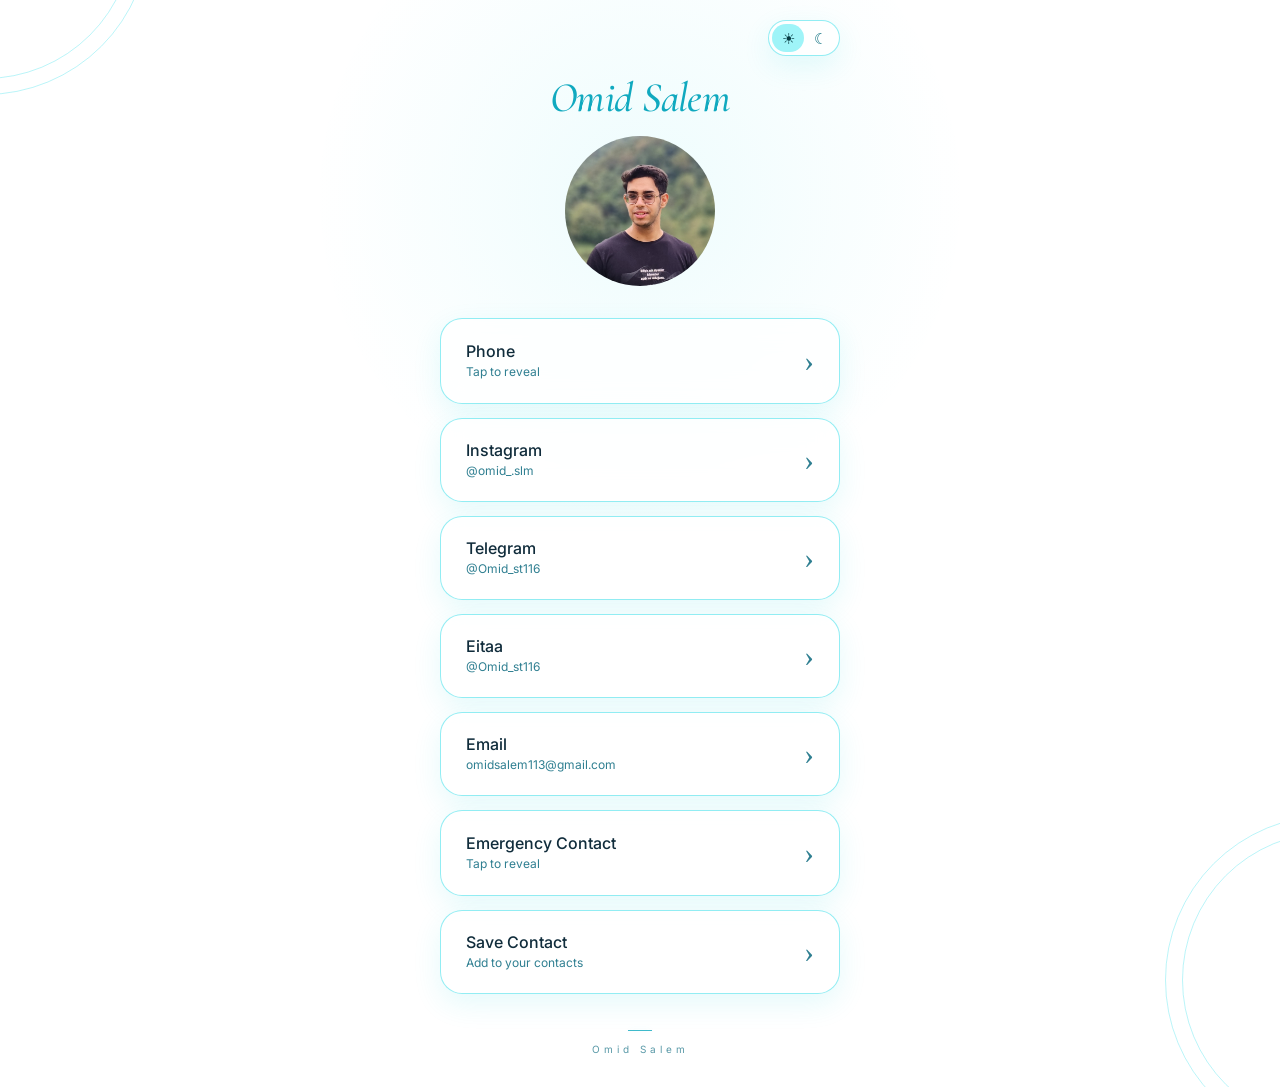
==== index.html @ 1a0b281b "Add files via upload" ====
<!DOCTYPE html>
<html lang="en" data-theme="light">
<head>
  <meta charset="UTF-8">
  <meta name="viewport" content="width=device-width, initial-scale=1.0, viewport-fit=cover">
  <meta name="theme-color" content="#ffffff">
  <title>Omid Salem</title>
  <link rel="preconnect" href="https://fonts.googleapis.com">
  <link rel="preconnect" href="https://fonts.gstatic.com" crossorigin>
  <link href="https://fonts.googleapis.com/css2?family=Cormorant+Garamond:ital,wght@0,500;0,600;1,500;1,600&family=Inter:wght@400;500;600&display=swap" rel="stylesheet">
  <link rel="stylesheet" href="style.css">
</head>

<body>
  <div class="decor decor-top"></div>
  <div class="decor decor-bottom"></div>

  <main class="page">
    <div class="theme-switch" aria-label="Theme">
      <button id="lightMode" class="theme-option" type="button" aria-label="Light mode">☀</button>
      <button id="darkMode" class="theme-option" type="button" aria-label="Dark mode">☾</button>
    </div>

    <header class="profile">
      <h1>Omid Salem</h1>
      <div class="photo-wrap">
        <img src="profile.jpg" alt="Omid Salem" class="profile-photo">
      </div>
    </header>

    <section class="cards" aria-label="Contact information">

      <article class="contact-card expandable" id="phoneCard">
        <button class="card-button" type="button" aria-expanded="false">
          <span class="card-copy">
            <strong>Phone</strong>
            <small>Tap to reveal</small>
          </span>
          <span class="arrow">›</span>
        </button>
        <div class="reveal">
          <div class="revealed-number">09046870221</div>
          <div class="actions">
            <a href="tel:+989046870221">Call</a>
            <button id="copyPhone" type="button">Copy</button>
          </div>
        </div>
      </article>

      <a class="contact-card direct" href="https://instagram.com/omid_.slm" target="_blank" rel="noopener">
        <span class="card-copy">
          <strong>Instagram</strong>
          <small>@omid_.slm</small>
        </span>
        <span class="arrow">›</span>
      </a>

      <a class="contact-card direct" href="https://t.me/Omid_st116" target="_blank" rel="noopener">
        <span class="card-copy">
          <strong>Telegram</strong>
          <small>@Omid_st116</small>
        </span>
        <span class="arrow">›</span>
      </a>

      <a class="contact-card direct" href="https://eitaa.com/Omid_st116" target="_blank" rel="noopener">
        <span class="card-copy">
          <strong>Eitaa</strong>
          <small>@Omid_st116</small>
        </span>
        <span class="arrow">›</span>
      </a>

      <a class="contact-card direct" href="mailto:omidsalem113@gmail.com">
        <span class="card-copy">
          <strong>Email</strong>
          <small>omidsalem113@gmail.com</small>
        </span>
        <span class="arrow">›</span>
      </a>

      <article class="contact-card expandable" id="emergencyCard">
        <button class="card-button" type="button" aria-expanded="false">
          <span class="card-copy">
            <strong>Emergency Contact</strong>
            <small>Tap to reveal</small>
          </span>
          <span class="arrow">›</span>
        </button>
        <div class="reveal">
          <div class="revealed-name">Alireza Salem</div>
          <div class="revealed-number">09132768702</div>
          <div class="actions">
            <a href="tel:+989132768702">Call</a>
          </div>
        </div>
      </article>

      <button class="contact-card save-card" id="saveContact" type="button">
        <span class="card-copy">
          <strong>Save Contact</strong>
          <small>Add to your contacts</small>
        </span>
        <span class="arrow">›</span>
      </button>
    </section>

    <footer>
      <span class="footer-line"></span>
      <span>Omid Salem</span>
    </footer>
  </main>

  <script src="script.js"></script>
</body>
</html>
---- style.css ----
* {
  box-sizing: border-box;
}

:root {
  --bg: #ffffff;
  --text: #102c3b;
  --name: #10a9bf;
  --sub: #2f7f91;
  --card-bg: rgba(255, 255, 255, 0.72);
  --card-border: rgba(29, 218, 230, 0.48);
  --card-glow: rgba(20, 224, 235, 0.20);
  --switch-bg: rgba(255, 255, 255, 0.72);
  --switch-active: #9ff4f8;
  --switch-text: #0e7180;
  --shadow: 0 10px 28px rgba(41, 211, 224, 0.12);
}

html[data-theme="dark"] {
  --bg: #02090b;
  --text: #f0fbfd;
  --name: #08e2ee;
  --sub: #9bdce3;
  --card-bg: rgba(7, 30, 34, 0.74);
  --card-border: rgba(12, 220, 235, 0.72);
  --card-glow: rgba(0, 221, 238, 0.18);
  --switch-bg: rgba(8, 28, 32, 0.78);
  --switch-active: #08dce8;
  --switch-text: #dffcff;
  --shadow: 0 10px 30px rgba(0, 226, 239, 0.10);
}

html {
  background: var(--bg);
  transition: background-color .35s ease;
}

body {
  min-height: 100vh;
  margin: 0;
  overflow-x: hidden;
  background:
    radial-gradient(circle at 50% 18%, rgba(13, 216, 229, .07), transparent 30%),
    var(--bg);
  color: var(--text);
  font-family: "Inter", system-ui, -apple-system, BlinkMacSystemFont, "Segoe UI", sans-serif;
  transition: background-color .35s ease, color .35s ease;
}

.page {
  position: relative;
  z-index: 2;
  width: min(100% - 48px, 400px);
  min-height: 100vh;
  margin: 0 auto;
  padding: 20px 0 32px;
}

.theme-switch {
  display: flex;
  width: 72px;
  height: 36px;
  padding: 3px;
  margin-left: auto;
  border: 1px solid var(--card-border);
  border-radius: 999px;
  background: var(--switch-bg);
  box-shadow: var(--shadow);
  backdrop-filter: blur(10px);
}

.theme-option {
  width: 50%;
  height: 100%;
  border: 0;
  border-radius: 999px;
  background: transparent;
  color: var(--switch-text);
  font-size: 15px;
  line-height: 1;
  cursor: pointer;
  transition: background-color .25s ease, transform .2s ease;
}

.theme-option.active {
  background: var(--switch-active);
  color: #063b43;
}

.theme-option:active {
  transform: scale(.9);
}

.profile {
  text-align: center;
  margin: 22px 0 32px;
  animation: appear .65s ease both;
}

.profile h1 {
  margin: 0 0 18px;
  color: var(--name);
  font-family: "Cormorant Garamond", Georgia, serif;
  font-size: 42px;
  font-weight: 500;
  font-style: italic;
  line-height: .95;
  letter-spacing: -.7px;
}

.photo-wrap {
  width: 150px;
  height: 150px;
  margin: 0 auto;
  padding: 0;
  border-radius: 50%;
  position: relative;
}

html[data-theme="dark"] .photo-wrap::before {
  content: "";
  position: absolute;
  inset: -3px;
  border-radius: 50%;
  border: 1px solid rgba(10, 228, 239, .8);
  box-shadow: 0 0 22px rgba(0, 227, 239, .25);
}

.profile-photo {
  display: block;
  width: 100%;
  height: 100%;
  object-fit: cover;
  border-radius: 50%;
}

.cards {
  display: flex;
  flex-direction: column;
  gap: 14px;
}

.contact-card {
  position: relative;
  display: flex;
  width: 100%;
  min-height: 84px;
  overflow: hidden;
  border: 1px solid var(--card-border);
  border-radius: 22px;
  background: var(--card-bg);
  color: var(--text);
  box-shadow: var(--shadow);
  backdrop-filter: blur(14px);
  -webkit-backdrop-filter: blur(14px);
  text-decoration: none;
  transition:
    transform .18s ease,
    box-shadow .25s ease,
    background-color .35s ease,
    border-color .35s ease;
}

.expandable {
  display: block;
}

.contact-card:hover {
  transform: translateY(-1px);
  box-shadow: 0 13px 34px var(--card-glow);
}

.contact-card:active {
  transform: scale(.985);
}

.card-button,
.direct,
.save-card {
  width: 100%;
  min-height: 84px;
  padding: 17px 20px 16px 25px;
  align-items: center;
}

.card-button {
  display: flex;
  width: 100%;
  justify-content: space-between;
  border: 0;
  background: transparent;
  color: inherit;
  font: inherit;
  text-align: left;
  cursor: pointer;
}

.direct,
.save-card {
  display: flex;
  justify-content: space-between;
}

.card-copy {
  min-width: 0;
  display: flex;
  flex-direction: column;
  gap: 5px;
}

.card-copy strong {
  font-size: 16px;
  font-weight: 500;
  line-height: 1.1;
}

.card-copy small {
  color: var(--sub);
  font-size: 12px;
  font-weight: 400;
  line-height: 1.2;
  white-space: nowrap;
  overflow: hidden;
  text-overflow: ellipsis;
}

.arrow {
  position: absolute;
  right: 25px;
  top: 50%;
  color: var(--sub);
  font-family: Georgia, serif;
  font-size: 30px;
  font-weight: 300;
  line-height: 1;
  transform: translateY(-50%);
  transition: transform .25s ease, color .25s ease;
}

.contact-card:hover .arrow {
  color: var(--name);
  transform: translate(2px, -50%);
}

.expandable.open .arrow {
  transform: translateY(-50%) rotate(90deg);
}

.expandable.open:hover .arrow {
  transform: translate(2px, -50%) rotate(90deg);
}

.reveal {
  display: grid;
  grid-template-rows: 0fr;
  min-height: 0;
  height: 0;
  opacity: 0;
  overflow: hidden;
  transition: grid-template-rows .3s ease, opacity .2s ease, height .3s ease;
}

.reveal > div {
  overflow: hidden;
}

.expandable.open {
  display: block;
}

.expandable.open .reveal {
  grid-template-rows: 1fr;
  height: auto;
  opacity: 1;
  padding: 0 25px 17px;
}

.revealed-number,
.revealed-name {
  font-size: 13px;
  color: var(--sub);
}

.revealed-name {
  margin-bottom: 5px;
}

.actions {
  display: flex;
  gap: 8px;
  margin-top: 10px;
}

.actions a,
.actions button {
  border: 1px solid var(--card-border);
  border-radius: 10px;
  padding: 7px 12px;
  background: rgba(15, 200, 215, .08);
  color: var(--text);
  font: inherit;
  font-size: 11px;
  text-decoration: none;
  cursor: pointer;
}

.save-card {
  border: 1px solid var(--card-border);
  cursor: pointer;
  font: inherit;
  text-align: left;
}

footer {
  display: flex;
  flex-direction: column;
  align-items: center;
  gap: 12px;
  margin-top: 36px;
  color: var(--sub);
  font-size: 10px;
  letter-spacing: 4px;
  opacity: .8;
}

.footer-line {
  width: 24px;
  height: 1px;
  background: var(--name);
  box-shadow: 0 0 8px var(--card-glow);
}

.decor {
  position: fixed;
  z-index: 0;
  width: 330px;
  height: 330px;
  pointer-events: none;
  border-radius: 50%;
  opacity: .75;
}

.decor::before,
.decor::after {
  content: "";
  position: absolute;
  border-radius: 50%;
  border: 1px solid rgba(17, 218, 231, .38);
}

.decor-top {
  top: -235px;
  left: -180px;
}

.decor-top::before {
  inset: 0;
}

.decor-top::after {
  inset: 16px;
}

.decor-bottom {
  right: -215px;
  bottom: -245px;
}

.decor-bottom::before {
  inset: 0;
}

.decor-bottom::after {
  inset: 17px;
}

html[data-theme="dark"] .decor {
  opacity: .95;
}

@keyframes appear {
  from {
    opacity: 0;
    transform: translateY(10px);
  }
  to {
    opacity: 1;
    transform: translateY(0);
  }
}

@media (max-width: 390px) {
  .page {
    width: min(100% - 32px, 400px);
    padding-top: 15px;
  }

  .profile {
    margin-top: 20px;
    margin-bottom: 27px;
  }

  .profile h1 {
    font-size: 38px;
  }

  .photo-wrap {
    width: 136px;
    height: 136px;
  }

  .cards {
    gap: 11px;
  }

  .contact-card,
  .card-button,
  .direct,
  .save-card {
    min-height: 78px;
  }
}

@media (prefers-reduced-motion: reduce) {
  *, *::before, *::after {
    animation-duration: .01ms !important;
    transition-duration: .01ms !important;
  }
}
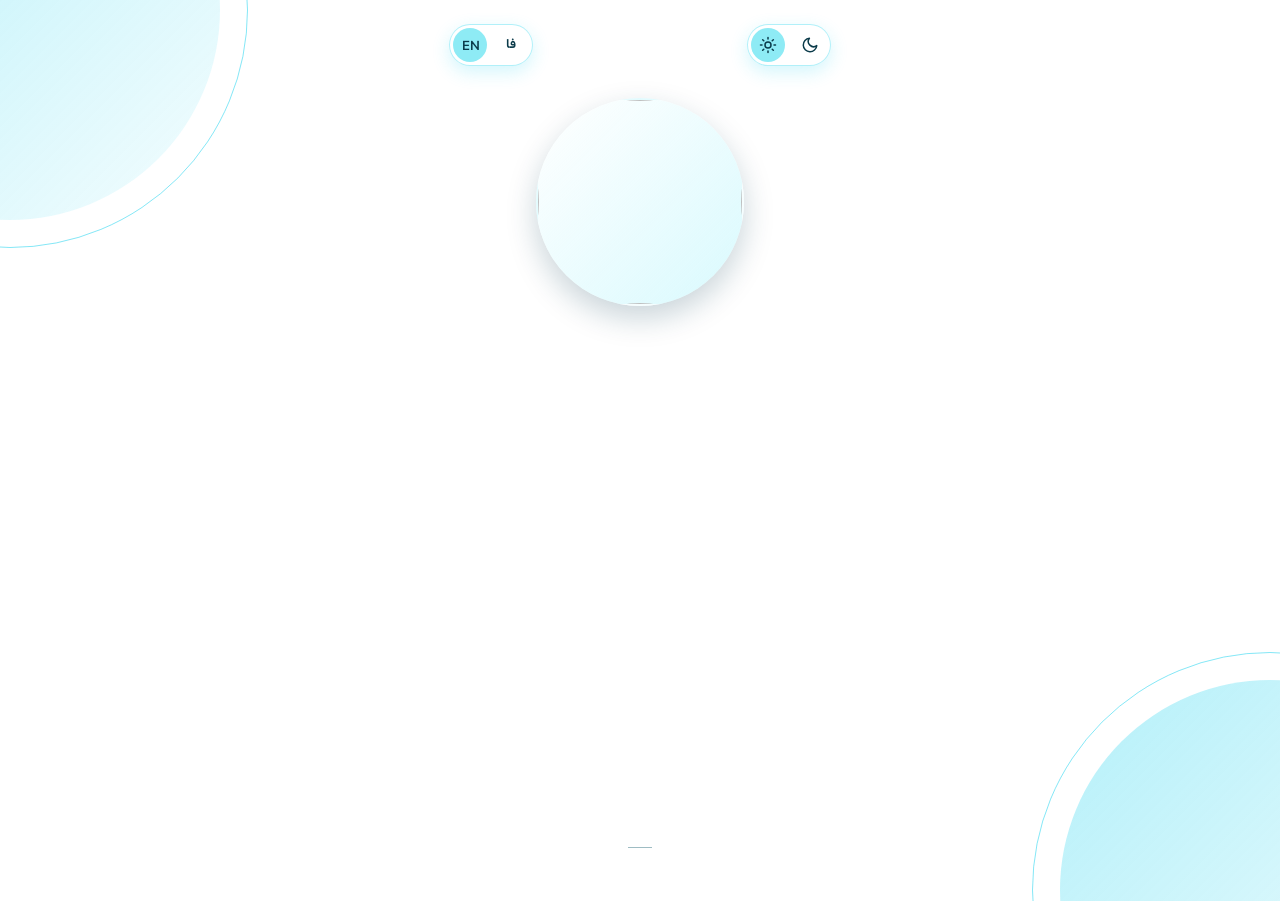
==== commit 797855e2: "Create index.html" ====
--- a/index.html
+++ b/index.html
@@ -1,116 +1,629 @@
 <!DOCTYPE html>
-<html lang="en" data-theme="light">
+<html lang="en" dir="ltr" data-theme="dark">
 <head>
-  <meta charset="UTF-8">
-  <meta name="viewport" content="width=device-width, initial-scale=1.0, viewport-fit=cover">
-  <meta name="theme-color" content="#ffffff">
+  <meta charset="utf-8">
+  <meta name="viewport" content="width=device-width, initial-scale=1, viewport-fit=cover">
   <title>Omid Salem</title>
+  <meta name="description" content="Omid Salem, contact card">
+  <meta name="theme-color" content="#030D10">
+  <meta property="og:title" content="Omid Salem">
+  <meta property="og:description" content="Contact card">
+  <meta property="og:type" content="website">
+
+  <!-- تم و زبان ذخیره‌شده‌ی بازدیدکننده را قبل از رندر اعمال می‌کنیم تا صفحه چشمک نزند -->
+  <script>
+    (function () {
+      var root = document.documentElement;
+      var theme = null, lang = null;
+      try { theme = localStorage.getItem("theme"); lang = localStorage.getItem("lang"); } catch (e) {}
+      if (theme !== "light" && theme !== "dark") {
+        theme = window.matchMedia && matchMedia("(prefers-color-scheme: light)").matches ? "light" : "dark";
+      }
+      if (lang !== "fa" && lang !== "en") {
+        lang = /^fa/i.test(navigator.language || "") ? "fa" : "en";
+      }
+      root.setAttribute("data-theme", theme);
+      root.setAttribute("lang", lang);
+      root.setAttribute("dir", lang === "fa" ? "rtl" : "ltr");
+    })();
+  </script>
+
   <link rel="preconnect" href="https://fonts.googleapis.com">
   <link rel="preconnect" href="https://fonts.gstatic.com" crossorigin>
-  <link href="https://fonts.googleapis.com/css2?family=Cormorant+Garamond:ital,wght@0,500;0,600;1,500;1,600&family=Inter:wght@400;500;600&display=swap" rel="stylesheet">
-  <link rel="stylesheet" href="style.css">
+  <link href="https://fonts.googleapis.com/css2?family=Aref+Ruqaa:wght@700&family=Cormorant+Garamond:ital,wght@1,600&family=Mulish:wght@400;500;600;700&family=Vazirmatn:wght@400;500;600;700&display=swap" rel="stylesheet">
+
+  <style>
+    :root {
+      --font-name: "Cormorant Garamond", Georgia, serif;
+      --font-name-fa: "Aref Ruqaa", "Vazirmatn", Tahoma, serif;
+      --font-en: "Mulish", "Vazirmatn", system-ui, -apple-system, "Segoe UI", Roboto, sans-serif;
+      --font-fa: "Vazirmatn", "Mulish", Tahoma, system-ui, sans-serif;
+    }
+
+    :root[data-theme="light"] {
+      color-scheme: light;
+      --bg: #FFFFFF;
+      --ink: #0B3B4A;
+      --sub: #1A7C92;
+      --name: #0A8CA8;
+      --name-glow: none;
+      --accent: #22D3EE;
+      --on-accent: #04252C;
+      --card-bg: linear-gradient(135deg, rgba(255,255,255,0.96) 0%, rgba(165,243,252,0.42) 100%);
+      --card-border: rgba(34, 211, 238, 0.55);
+      --card-shadow: 0 10px 28px rgba(34, 211, 238, 0.22), inset 0 1px 0 rgba(255,255,255,0.9);
+      --card-shadow-hover: 0 14px 34px rgba(34, 211, 238, 0.34), inset 0 1px 0 rgba(255,255,255,0.9);
+      --arc-fill: linear-gradient(135deg, rgba(34,211,238,0.34), rgba(34,211,238,0.05));
+      --arc-line: rgba(34, 211, 238, 0.55);
+      --arc-glow: none;
+      --avatar-ring: transparent;
+      --avatar-shadow: 0 12px 30px rgba(10, 60, 80, 0.22);
+      --toggle-bg: rgba(255,255,255,0.9);
+      --toggle-border: rgba(34, 211, 238, 0.35);
+      --toggle-shadow: 0 6px 18px rgba(34, 211, 238, 0.2);
+      --knob: #8EEBF5;
+      --icon: #0B3B4A;
+      --icon-active: #0B3B4A;
+      --footer: #5E8F9C;
+    }
+
+    :root[data-theme="dark"] {
+      color-scheme: dark;
+      --bg: #030D10;
+      --ink: #EAFBFF;
+      --sub: #4FD3E4;
+      --name: #22E3F5;
+      --name-glow: 0 0 22px rgba(34, 227, 245, 0.45);
+      --accent: #22E3F5;
+      --on-accent: #04252C;
+      --card-bg: linear-gradient(135deg, #07303A 0%, #052029 100%);
+      --card-border: #15BFD6;
+      --card-shadow: 0 0 22px rgba(21, 191, 214, 0.28);
+      --card-shadow-hover: 0 0 30px rgba(34, 227, 245, 0.5);
+      --arc-fill: transparent;
+      --arc-line: rgba(34, 227, 245, 0.55);
+      --arc-glow: 0 0 14px rgba(34, 227, 245, 0.35);
+      --avatar-ring: #22E3F5;
+      --avatar-shadow: 0 0 26px rgba(34, 227, 245, 0.4);
+      --toggle-bg: #07242B;
+      --toggle-border: rgba(34, 227, 245, 0.3);
+      --toggle-shadow: none;
+      --knob: #22E3F5;
+      --icon: #EAFBFF;
+      --icon-active: #04252C;
+      --footer: #22E3F5;
+    }
+
+    * { box-sizing: border-box; }
+
+    body {
+      margin: 0;
+      min-height: 100vh;
+      min-height: 100dvh;
+      background: var(--bg);
+      color: var(--ink);
+      font-family: var(--font-en);
+      font-size: 16px;
+      line-height: 1.5;
+      -webkit-text-size-adjust: 100%;
+      overflow-x: hidden;
+    }
+    html[lang="fa"] body { font-family: var(--font-fa); line-height: 1.7; }
+
+    ::selection { background: var(--accent); color: var(--on-accent); }
+
+    .sr-only {
+      position: absolute;
+      width: 1px;
+      height: 1px;
+      overflow: hidden;
+      clip: rect(0 0 0 0);
+      white-space: nowrap;
+    }
+
+    /* قوس‌های گوشه */
+    .arc {
+      position: fixed;
+      width: 420px;
+      height: 420px;
+      pointer-events: none;
+      z-index: 0;
+    }
+    .arc::before,
+    .arc::after { content: ""; position: absolute; border-radius: 50%; }
+    .arc::before { inset: 0; background: var(--arc-fill); }
+    .arc::after  { inset: -28px; border: 1px solid var(--arc-line); box-shadow: var(--arc-glow); }
+    .arc.tl { top: -200px; left: -200px; }
+    .arc.br { bottom: -200px; right: -200px; }
+
+    .page {
+      position: relative;
+      z-index: 1;
+      width: min(100%, 430px);
+      margin: 0 auto;
+      padding: 24px 24px 40px;
+      min-height: 100vh;
+      min-height: 100dvh;
+      display: flex;
+      flex-direction: column;
+    }
+
+    /* سوییچ‌ها: زبان بالا چپ، تم بالا راست (در هر دو زبان، چپ و راست فیزیکی) */
+    .toggle {
+      position: absolute;
+      top: 24px;
+      width: 84px;
+      height: 42px;
+      padding: 0;
+      border-radius: 999px;
+      border: 1px solid var(--toggle-border);
+      background: var(--toggle-bg);
+      box-shadow: var(--toggle-shadow);
+      cursor: pointer;
+      color: var(--icon);
+    }
+    .toggle.lang  { left: 24px; }
+    .toggle.theme { right: 24px; }
+
+    .toggle .knob {
+      position: absolute;
+      top: 3px;
+      left: 3px;
+      width: 34px;
+      height: 34px;
+      border-radius: 50%;
+      background: var(--knob);
+      transition: transform 0.25s ease;
+    }
+    :root[data-theme="dark"] .toggle.theme .knob { transform: translateX(42px); }
+    :root[lang="fa"] .toggle.lang .knob { transform: translateX(42px); }
+
+    .toggle svg {
+      position: absolute;
+      top: 11px;
+      width: 18px;
+      height: 18px;
+      fill: none;
+      stroke: var(--icon);
+      stroke-width: 2;
+      stroke-linecap: round;
+      stroke-linejoin: round;
+    }
+    .toggle .sun  { left: 11px; }
+    .toggle .moon { right: 11px; }
+    :root[data-theme="light"] .toggle .sun,
+    :root[data-theme="dark"] .toggle .moon { stroke: var(--icon-active); }
+
+    .toggle .lbl {
+      position: absolute;
+      top: 0;
+      width: 42px;
+      height: 100%;
+      display: grid;
+      place-items: center;
+      font-size: 13px;
+      font-weight: 700;
+      line-height: 1;
+      color: var(--icon);
+    }
+    .toggle .lbl.l { left: 0; font-family: var(--font-en); }
+    .toggle .lbl.r { right: 0; font-family: var(--font-fa); }
+    :root[lang="en"] .toggle .lbl.l,
+    :root[lang="fa"] .toggle .lbl.r { color: var(--icon-active); }
+
+    /* هدر */
+    h1 {
+      margin: 74px 0 0;
+      text-align: center;
+      font-family: var(--font-name);
+      font-style: italic;
+      font-weight: 600;
+      font-size: clamp(44px, 13vw, 58px);
+      line-height: 1.2;
+      color: var(--name);
+      text-shadow: var(--name-glow);
+    }
+    html[lang="fa"] h1 {
+      font-family: var(--font-name-fa);
+      font-style: normal;
+      font-weight: 700;
+      line-height: 1.6;
+    }
+
+    .avatar {
+      width: 208px;
+      height: 208px;
+      margin: 30px auto 36px;
+      border-radius: 50%;
+      overflow: hidden;
+      border: 2px solid var(--avatar-ring);
+      box-shadow: var(--avatar-shadow);
+      background: var(--card-bg);
+      display: grid;
+      place-items: center;
+    }
+    .avatar img { width: 100%; height: 100%; object-fit: cover; display: block; }
+    .avatar.noimg img { display: none; }
+    .avatar.noimg::after {
+      content: attr(data-initials);
+      font-family: var(--font-name);
+      font-style: italic;
+      font-weight: 600;
+      font-size: 64px;
+      color: var(--name);
+    }
+
+    /* ردیف‌ها */
+    .list {
+      display: flex;
+      flex-direction: column;
+      gap: 16px;
+      margin: 0;
+      padding: 0;
+      list-style: none;
+    }
+
+    .item {
+      display: flex;
+      align-items: center;
+      justify-content: space-between;
+      gap: 16px;
+      width: 100%;
+      min-height: 84px;
+      padding: 16px 22px;
+      border-radius: 26px;
+      border: 1px solid var(--card-border);
+      background: var(--card-bg);
+      box-shadow: var(--card-shadow);
+      -webkit-backdrop-filter: blur(10px);
+      backdrop-filter: blur(10px);
+      color: var(--ink);
+      font: inherit;
+      text-align: start;
+      text-decoration: none;
+      cursor: pointer;
+      transition: box-shadow 0.2s ease, transform 0.2s ease;
+    }
+    .item:hover { box-shadow: var(--card-shadow-hover); transform: translateY(-2px); }
+    .item:active { transform: translateY(0); }
+
+    .text { min-width: 0; }
+    .title { display: block; font-size: 20px; font-weight: 500; }
+    .sub {
+      display: block;
+      margin-top: 2px;
+      font-size: 16px;
+      color: var(--sub);
+      overflow-wrap: anywhere;
+    }
+    .sub .line { display: block; }
+
+    .chev {
+      flex: none;
+      width: 20px;
+      height: 20px;
+      fill: none;
+      stroke: var(--ink);
+      stroke-width: 2;
+      stroke-linecap: round;
+      stroke-linejoin: round;
+      transition: transform 0.25s ease;
+    }
+    html[dir="rtl"] .chev { transform: scaleX(-1); }
+
+    /* کارت‌های بازشونده (تلفن و تماس اضطراری) */
+    .item.reveal {
+      display: block;
+      padding: 0;
+      cursor: auto;
+    }
+    .reveal .head {
+      display: flex;
+      align-items: center;
+      justify-content: space-between;
+      gap: 16px;
+      width: 100%;
+      min-height: 84px;
+      padding: 16px 22px;
+      border: 0;
+      border-radius: 26px;
+      background: none;
+      color: inherit;
+      font: inherit;
+      text-align: start;
+      cursor: pointer;
+    }
+    .reveal.open .chev,
+    html[dir="rtl"] .reveal.open .chev { transform: rotate(90deg); }
+
+    .panel {
+      display: grid;
+      grid-template-rows: 0fr;
+      transition: grid-template-rows 0.25s ease;
+    }
+    .reveal.open .panel { grid-template-rows: 1fr; }
+    .panel-inner {
+      min-height: 0;
+      overflow: hidden;
+      visibility: hidden;
+      transition: visibility 0s linear 0.25s;
+    }
+    .reveal.open .panel-inner { visibility: visible; transition-delay: 0s; }
+
+    .actions {
+      display: flex;
+      gap: 10px;
+      padding: 2px 22px 20px;
+    }
+    .btn {
+      flex: 1;
+      display: grid;
+      place-items: center;
+      height: 46px;
+      padding: 0 12px;
+      border-radius: 16px;
+      border: 1px solid var(--card-border);
+      background: transparent;
+      color: var(--ink);
+      font: inherit;
+      font-weight: 600;
+      text-decoration: none;
+      cursor: pointer;
+      transition: filter 0.2s ease, border-color 0.2s ease;
+    }
+    .btn:hover { border-color: var(--accent); }
+    .btn.primary {
+      background: var(--accent);
+      border-color: transparent;
+      color: var(--on-accent);
+    }
+    .btn.primary:hover { filter: brightness(1.08); }
+
+    a:focus-visible,
+    button:focus-visible {
+      outline: 2px solid var(--accent);
+      outline-offset: 3px;
+    }
+
+    /* فوتر */
+    footer {
+      margin-top: auto;
+      padding-top: 48px;
+      text-align: center;
+      color: var(--footer);
+    }
+    footer .dash {
+      width: 24px;
+      height: 1px;
+      margin: 0 auto 12px;
+      background: currentColor;
+      opacity: 0.6;
+    }
+    footer .foot-name {
+      font-size: 14px;
+      letter-spacing: 0.3em;
+      text-indent: 0.3em;
+    }
+    /* در حروف فارسی فاصله‌ی بین حروف اتصال را می‌شکند */
+    html[lang="fa"] footer .foot-name { letter-spacing: 0; text-indent: 0; font-size: 15px; }
+
+    @media (prefers-reduced-motion: reduce) {
+      * { transition: none !important; }
+    }
+  </style>
 </head>
-
 <body>
-  <div class="decor decor-top"></div>
-  <div class="decor decor-bottom"></div>
-
-  <main class="page">
-    <div class="theme-switch" aria-label="Theme">
-      <button id="lightMode" class="theme-option" type="button" aria-label="Light mode">☀</button>
-      <button id="darkMode" class="theme-option" type="button" aria-label="Dark mode">☾</button>
-    </div>
-
-    <header class="profile">
-      <h1>Omid Salem</h1>
-      <div class="photo-wrap">
-        <img src="profile.jpg" alt="Omid Salem" class="profile-photo">
-      </div>
-    </header>
-
-    <section class="cards" aria-label="Contact information">
-
-      <article class="contact-card expandable" id="phoneCard">
-        <button class="card-button" type="button" aria-expanded="false">
-          <span class="card-copy">
-            <strong>Phone</strong>
-            <small>Tap to reveal</small>
-          </span>
-          <span class="arrow">›</span>
-        </button>
-        <div class="reveal">
-          <div class="revealed-number">09046870221</div>
-          <div class="actions">
-            <a href="tel:+989046870221">Call</a>
-            <button id="copyPhone" type="button">Copy</button>
-          </div>
-        </div>
-      </article>
-
-      <a class="contact-card direct" href="https://instagram.com/omid_.slm" target="_blank" rel="noopener">
-        <span class="card-copy">
-          <strong>Instagram</strong>
-          <small>@omid_.slm</small>
-        </span>
-        <span class="arrow">›</span>
-      </a>
-
-      <a class="contact-card direct" href="https://t.me/Omid_st116" target="_blank" rel="noopener">
-        <span class="card-copy">
-          <strong>Telegram</strong>
-          <small>@Omid_st116</small>
-        </span>
-        <span class="arrow">›</span>
-      </a>
-
-      <a class="contact-card direct" href="https://eitaa.com/Omid_st116" target="_blank" rel="noopener">
-        <span class="card-copy">
-          <strong>Eitaa</strong>
-          <small>@Omid_st116</small>
-        </span>
-        <span class="arrow">›</span>
-      </a>
-
-      <a class="contact-card direct" href="mailto:omidsalem113@gmail.com">
-        <span class="card-copy">
-          <strong>Email</strong>
-          <small>omidsalem113@gmail.com</small>
-        </span>
-        <span class="arrow">›</span>
-      </a>
-
-      <article class="contact-card expandable" id="emergencyCard">
-        <button class="card-button" type="button" aria-expanded="false">
-          <span class="card-copy">
-            <strong>Emergency Contact</strong>
-            <small>Tap to reveal</small>
-          </span>
-          <span class="arrow">›</span>
-        </button>
-        <div class="reveal">
-          <div class="revealed-name">Alireza Salem</div>
-          <div class="revealed-number">09132768702</div>
-          <div class="actions">
-            <a href="tel:+989132768702">Call</a>
-          </div>
-        </div>
-      </article>
-
-      <button class="contact-card save-card" id="saveContact" type="button">
-        <span class="card-copy">
-          <strong>Save Contact</strong>
-          <small>Add to your contacts</small>
-        </span>
-        <span class="arrow">›</span>
-      </button>
-    </section>
+  <div class="arc tl" aria-hidden="true"></div>
+  <div class="arc br" aria-hidden="true"></div>
+
+  <div class="page">
+    <button class="toggle lang" id="langBtn" type="button">
+      <span class="knob"></span>
+      <span class="lbl l" aria-hidden="true">EN</span>
+      <span class="lbl r" lang="fa" aria-hidden="true">فا</span>
+    </button>
+
+    <button class="toggle theme" id="themeBtn" type="button">
+      <span class="knob"></span>
+      <svg class="sun" viewBox="0 0 24 24" aria-hidden="true">
+        <circle cx="12" cy="12" r="4"></circle>
+        <path d="M12 2v2M12 20v2M4.93 4.93l1.41 1.41M17.66 17.66l1.41 1.41M2 12h2M20 12h2M4.93 19.07l1.41-1.41M17.66 6.34l1.41-1.41"></path>
+      </svg>
+      <svg class="moon" viewBox="0 0 24 24" aria-hidden="true">
+        <path d="M21 12.8A9 9 0 1 1 11.2 3a7 7 0 0 0 9.8 9.8z"></path>
+      </svg>
+    </button>
+
+    <main>
+      <h1 id="name"></h1>
+      <div class="avatar" id="avatar"><img id="photo" alt=""></div>
+      <ul class="list" id="list"></ul>
+    </main>
 
     <footer>
-      <span class="footer-line"></span>
-      <span>Omid Salem</span>
+      <div class="dash" aria-hidden="true"></div>
+      <div class="foot-name" id="foot"></div>
     </footer>
-  </main>
-
-  <script src="script.js"></script>
-</body>
-</html>
+  </div>
+
+  <div class="sr-only" id="status" role="status" aria-live="polite"></div>
+
+  <script>
+    /* ====== اطلاعات کارت: فقط همین دو بخش را ویرایش کن ====== */
+
+    // ۱) اطلاعات مشترک بین دو زبان
+    const CARD = {
+      photo: "photo.jpg",
+      phone: "09046870221",
+      email: "omidsalem113@gmail.com",
+      instagram: "omid_.slm",
+      telegram: "Omid_st116",
+      eitaa: "Omid_st116",
+      emergencyPhone: "09132768702"
+    };
+
+    // ۲) متن‌ها به تفکیک زبان
+    const TEXT = {
+      en: {
+        given: "Omid", family: "Salem", initials: "OS",
+        emergencyName: "Alireza Salem (Father)",
+        ui: {
+          phone: "Phone", instagram: "Instagram", telegram: "Telegram", eitaa: "Eitaa",
+          email: "Email", emergency: "Emergency Contact", save: "Save Contact",
+          saveSub: "Add to your contacts", reveal: "Tap to reveal",
+          call: "Call", copy: "Copy", copied: "Copied", copyFailed: "Copy failed",
+          copiedSr: "Number copied", copyFailedSr: "Copy failed. Select the number and copy it manually.",
+          themeLabel: "Switch between light and dark theme",
+          langLabel: "Switch language to Persian"
+        }
+      },
+      fa: {
+        given: "امید", family: "سالم", initials: "اس",
+        emergencyName: "علیرضا سالم (پدر)",
+        ui: {
+          phone: "تلفن", instagram: "اینستاگرام", telegram: "تلگرام", eitaa: "ایتا",
+          email: "ایمیل", emergency: "تماس اضطراری", save: "ذخیره مخاطب",
+          saveSub: "افزودن به مخاطبین", reveal: "برای نمایش لمس کنید",
+          call: "تماس", copy: "کپی", copied: "کپی شد", copyFailed: "کپی نشد",
+          copiedSr: "شماره کپی شد", copyFailedSr: "کپی نشد. شماره را انتخاب کنید و دستی کپی کنید.",
+          themeLabel: "تغییر بین حالت روشن و تیره",
+          langLabel: "تغییر زبان به انگلیسی"
+        }
+      }
+    };
+    /* ======================================================== */
+
+    const root = document.documentElement;
+    const $ = id => document.getElementById(id);
+    let lang = root.getAttribute("lang") === "fa" ? "fa" : "en";
+    let T = TEXT[lang];
+
+    const CHEVRON = '<svg class="chev" viewBox="0 0 24 24" aria-hidden="true"><path d="M9 5l7 7-7 7"></path></svg>';
+    const digits = s => s.replace(/\D/g, "");
+    const intl = s => "+98" + digits(s).replace(/^0/, "");                     // 0904… → +98904…
+    const pretty = s => digits(s).replace(/^(\d{4})(\d{3})(\d{4})$/, "$1 $2 $3");
+    const fullName = () => T.given + " " + T.family;
+
+    function say(msg) {
+      const el = $("status");
+      el.textContent = "";
+      setTimeout(() => { el.textContent = msg; }, 50);
+    }
+
+    // مقدارهای لاتین (آیدی، ایمیل، شماره) در متن راست‌چین هم چپ‌به‌راست نمایش داده شوند
+    function ltr(text) {
+      const b = document.createElement("bdi");
+      b.dir = "ltr";
+      b.textContent = text;
+      return b;
+    }
+
+    // ردیف ساده (لینک یا دکمه)
+    function makeItem(opts) {
+      const li = document.createElement("li");
+      const el = document.createElement(opts.href ? "a" : "button");
+      el.className = "item";
+      if (opts.href) {
+        el.href = opts.href;
+        if (/^https?:/.test(opts.href)) { el.target = "_blank"; el.rel = "noopener noreferrer"; }
+      } else {
+        el.type = "button";
+      }
+      el.innerHTML = '<span class="text"><span class="title"></span><span class="sub"></span></span>' + CHEVRON;
+      el.querySelector(".title").textContent = opts.title;
+      const sub = el.querySelector(".sub");
+      if (opts.value) sub.append(ltr(opts.value)); else sub.textContent = opts.sub;
+      if (opts.onClick) el.addEventListener("click", opts.onClick);
+      li.append(el);
+      return li;
+    }
+
+    // کپی در کلیپ‌بورد (با راه‌حل جایگزین برای مرورگرهای قدیمی)
+    async function copyText(text) {
+      try {
+        await navigator.clipboard.writeText(text);
+        return true;
+      } catch (e) { /* ادامه با روش جایگزین */ }
+      try {
+        const ta = document.createElement("textarea");
+        ta.value = text;
+        ta.setAttribute("readonly", "");
+        ta.style.cssText = "position:fixed;opacity:0;top:0;left:0";
+        document.body.append(ta);
+        ta.select();
+        const ok = document.execCommand("copy");
+        ta.remove();
+        return ok;
+      } catch (e) {
+        return false;
+      }
+    }
+
+    // کارت بازشونده: لمس اول شماره و دکمه‌های Call و Copy را نشان می‌دهد
+    function revealItem(opts) {
+      const li = document.createElement("li");
+      const box = document.createElement("div");
+      box.className = "item reveal";
+
+      const head = document.createElement("button");
+      head.type = "button";
+      head.className = "head";
+      head.setAttribute("aria-expanded", "false");
+      head.setAttribute("aria-controls", opts.id);
+      head.innerHTML = '<span class="text"><span class="title"></span><span class="sub"></span></span>' + CHEVRON;
+      head.querySelector(".title").textContent = opts.title;
+      const sub = head.querySelector(".sub");
+      sub.textContent = T.ui.reveal;
+
+      const panel = document.createElement("div");
+      panel.className = "panel";
+      panel.id = opts.id;
+      const inner = document.createElement("div");
+      inner.className = "panel-inner";
+      const actions = document.createElement("div");
+      actions.className = "actions";
+
+      const call = document.createElement("a");
+      call.className = "btn primary";
+      call.href = "tel:" + intl(opts.number);
+      call.textContent = T.ui.call;
+
+      const copy = document.createElement("button");
+      copy.type = "button";
+      copy.className = "btn";
+      copy.textContent = T.ui.copy;
+
+      let numEl = null;
+      let timer;
+      copy.addEventListener("click", async () => {
+        const ok = await copyText(digits(opts.number));
+        copy.textContent = ok ? T.ui.copied : T.ui.copyFailed;
+        say(ok ? T.ui.copiedSr : T.ui.copyFailedSr);
+        if (!ok && numEl) {                       // اگر کپی نشد، شماره را انتخاب می‌کنیم تا کاربر دستی کپی کند
+          const r = document.createRange();
+          r.selectNodeContents(numEl);
+          const s = getSelection();
+          s.removeAllRanges();
+          s.addRange(r);
+        }
+        clearTimeout(timer);
+        timer = setTimeout(() => { copy.textContent = T.ui.copy; }, 1800);
+      });
+
+      actions.append(call, copy);
+      inner.append(actions);
+      panel.append(inner);
+      box.append(head, panel);
+
+      head.addEventListener("click", () => {
+        const open = box.classList.toggle("open");
+        head.setAttribute("aria-expanded", String(open));
+        sub.textContent = "";
+        if (open) {
+          if (opts.who) {
+            const w = document.createElement("span");
+            w.className = "line";
+            w.textContent = opts.who;
+            sub.append(w);
+          }
+  
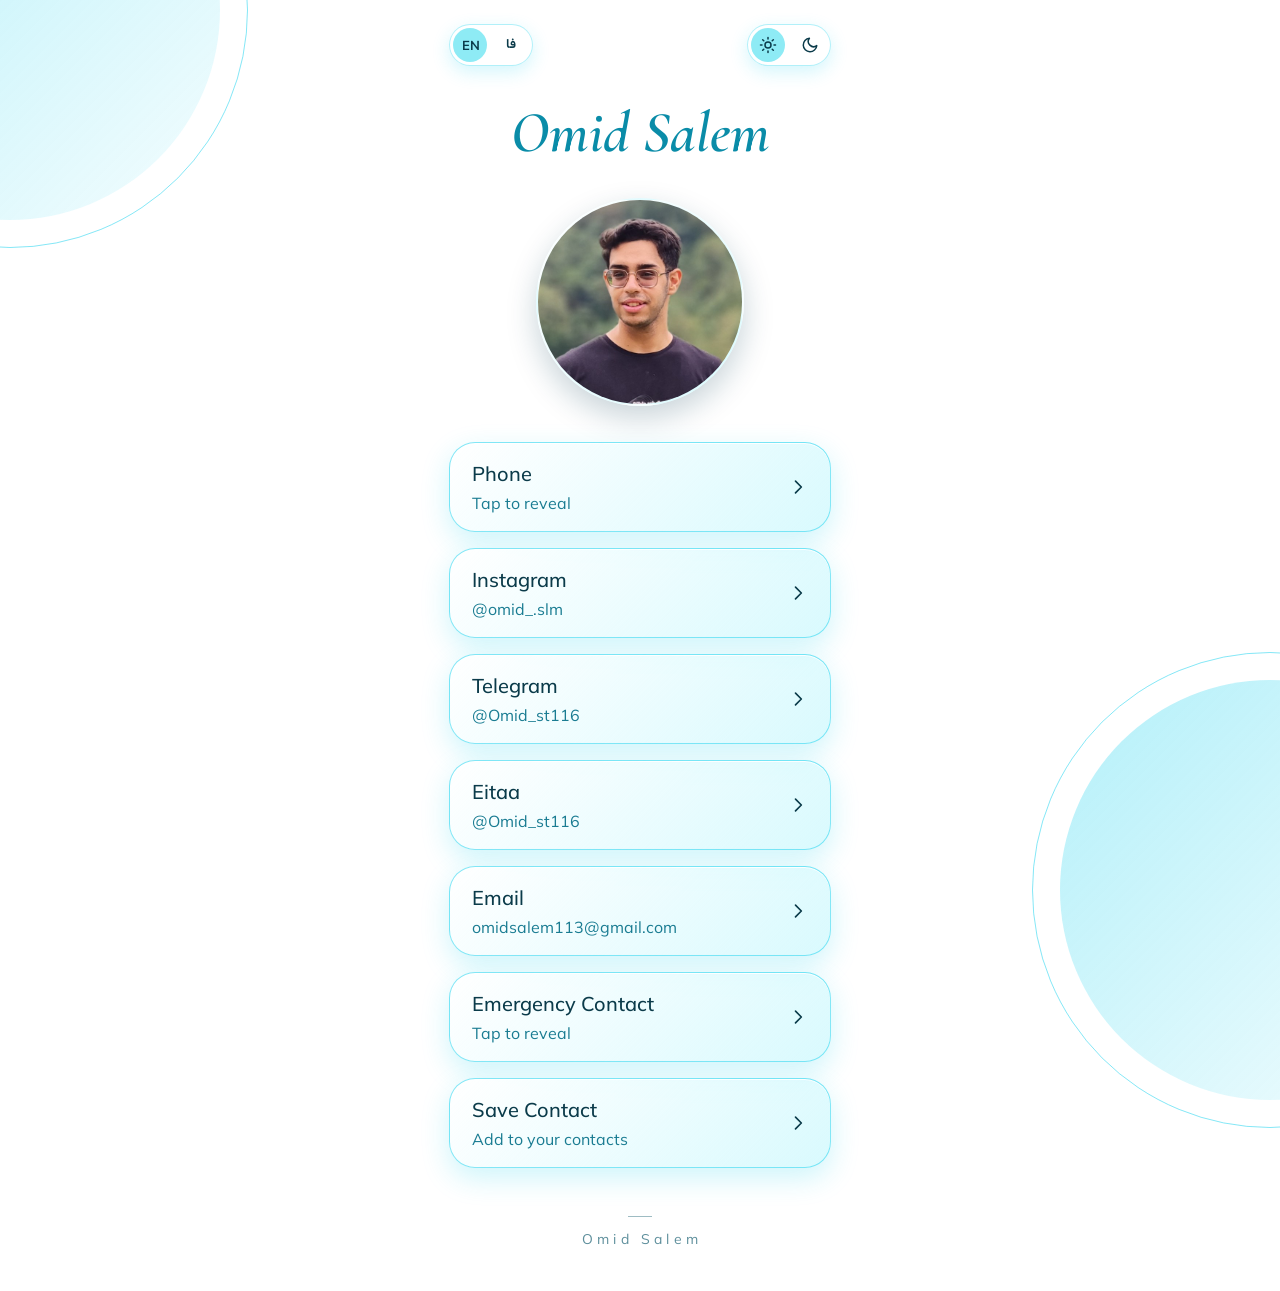
==== commit 7bd2f2a9: "Rename index-1.html to index.html" ====
--- a/index.html
+++ b/index.html
@@ -626,4 +626,126 @@
             w.textContent = opts.who;
             sub.append(w);
           }
-  
+          const n = document.createElement("span");
+          n.className = "line";
+          numEl = ltr(pretty(opts.number));
+          n.append(numEl);
+          sub.append(n);
+        } else {
+          sub.textContent = T.ui.reveal;
+        }
+      });
+
+      li.append(box);
+      return li;
+    }
+
+    // عکس برای فایل مخاطب: کوچک‌شده‌ی عکس صفحه (روی GitHub Pages کار می‌کند)
+    function photoBase64() {
+      try {
+        const img = $("photo");
+        if (!img.complete || !img.naturalWidth) return null;
+        const c = document.createElement("canvas");
+        c.width = c.height = 256;
+        c.getContext("2d").drawImage(img, 0, 0, 256, 256);
+        return c.toDataURL("image/jpeg", 0.85).split(",")[1];
+      } catch (e) {
+        return null;                              // اگر مرورگر اجازه نداد، مخاطب بدون عکس ذخیره می‌شود
+      }
+    }
+
+    const esc = s => String(s).replace(/([,;\\])/g, "\\$1");
+    function fold(line) {
+      const out = [line.slice(0, 75)];
+      for (let i = 75; i < line.length; i += 74) out.push(" " + line.slice(i, i + 74));
+      return out.join("\r\n");
+    }
+
+    function buildVCard() {
+      const lines = [
+        "BEGIN:VCARD",
+        "VERSION:3.0",
+        "N:" + esc(T.family) + ";" + esc(T.given) + ";;;",
+        "FN:" + esc(fullName()),
+        "TEL;TYPE=CELL:" + intl(CARD.phone),
+        "EMAIL;TYPE=INTERNET:" + CARD.email,
+        "URL:https://instagram.com/" + CARD.instagram,
+        "URL:https://t.me/" + CARD.telegram,
+        "URL:https://eitaa.com/" + CARD.eitaa
+      ];
+      const photo = photoBase64();
+      if (photo) lines.push(fold("PHOTO;ENCODING=b;TYPE=JPEG:" + photo));
+      lines.push("END:VCARD");
+      return lines.join("\r\n");
+    }
+
+    function saveContact() {
+      const blob = new Blob([buildVCard()], { type: "text/vcard;charset=utf-8" });
+      const url = URL.createObjectURL(blob);
+      const a = document.createElement("a");
+      a.href = url;
+      a.download = "Omid-Salem.vcf";
+      document.body.append(a);
+      a.click();
+      a.remove();
+      setTimeout(() => URL.revokeObjectURL(url), 1000);
+    }
+
+    // رندر کل صفحه (هر بار که زبان عوض شود دوباره اجرا می‌شود)
+    function render() {
+      T = TEXT[lang];
+      root.setAttribute("lang", lang);
+      root.setAttribute("dir", lang === "fa" ? "rtl" : "ltr");
+      document.title = fullName();
+      $("name").textContent = fullName();
+      $("foot").textContent = fullName();
+      $("langBtn").setAttribute("aria-label", T.ui.langLabel);
+      $("themeBtn").setAttribute("aria-label", T.ui.themeLabel);
+
+      const avatar = $("avatar");
+      avatar.dataset.initials = T.initials;
+      $("photo").alt = fullName();
+
+      const list = $("list");
+      list.textContent = "";
+      list.append(
+        revealItem({ id: "p-phone", title: T.ui.phone, number: CARD.phone }),
+        makeItem({ title: T.ui.instagram, value: "@" + CARD.instagram, href: "https://instagram.com/" + CARD.instagram }),
+        makeItem({ title: T.ui.telegram,  value: "@" + CARD.telegram,  href: "https://t.me/" + CARD.telegram }),
+        makeItem({ title: T.ui.eitaa,     value: "@" + CARD.eitaa,     href: "https://eitaa.com/" + CARD.eitaa }),
+        makeItem({ title: T.ui.email,     value: CARD.email,           href: "mailto:" + CARD.email }),
+        revealItem({ id: "p-emergency", title: T.ui.emergency, number: CARD.emergencyPhone, who: T.emergencyName }),
+        makeItem({ title: T.ui.save, sub: T.ui.saveSub, onClick: saveContact })
+      );
+    }
+
+    // عکس پروفایل
+    const photoEl = $("photo");
+    photoEl.addEventListener("error", () => $("avatar").classList.add("noimg"));
+    photoEl.src = CARD.photo;
+
+    // تغییر زبان (انتخاب کاربر برای دفعه‌ی بعد ذخیره می‌شود)
+    $("langBtn").addEventListener("click", () => {
+      lang = lang === "en" ? "fa" : "en";
+      try { localStorage.setItem("lang", lang); } catch (e) {}
+      render();
+    });
+
+    // تغییر تم (انتخاب کاربر برای دفعه‌ی بعد ذخیره می‌شود)
+    const themeColor = document.querySelector('meta[name="theme-color"]');
+    function applyTheme(t) {
+      root.setAttribute("data-theme", t);
+      $("themeBtn").setAttribute("aria-pressed", String(t === "dark"));
+      themeColor.setAttribute("content", t === "dark" ? "#030D10" : "#FFFFFF");
+    }
+    applyTheme(root.getAttribute("data-theme"));
+    $("themeBtn").addEventListener("click", () => {
+      const next = root.getAttribute("data-theme") === "dark" ? "light" : "dark";
+      applyTheme(next);
+      try { localStorage.setItem("theme", next); } catch (e) {}
+    });
+
+    render();
+  </script>
+</body>
+</html>
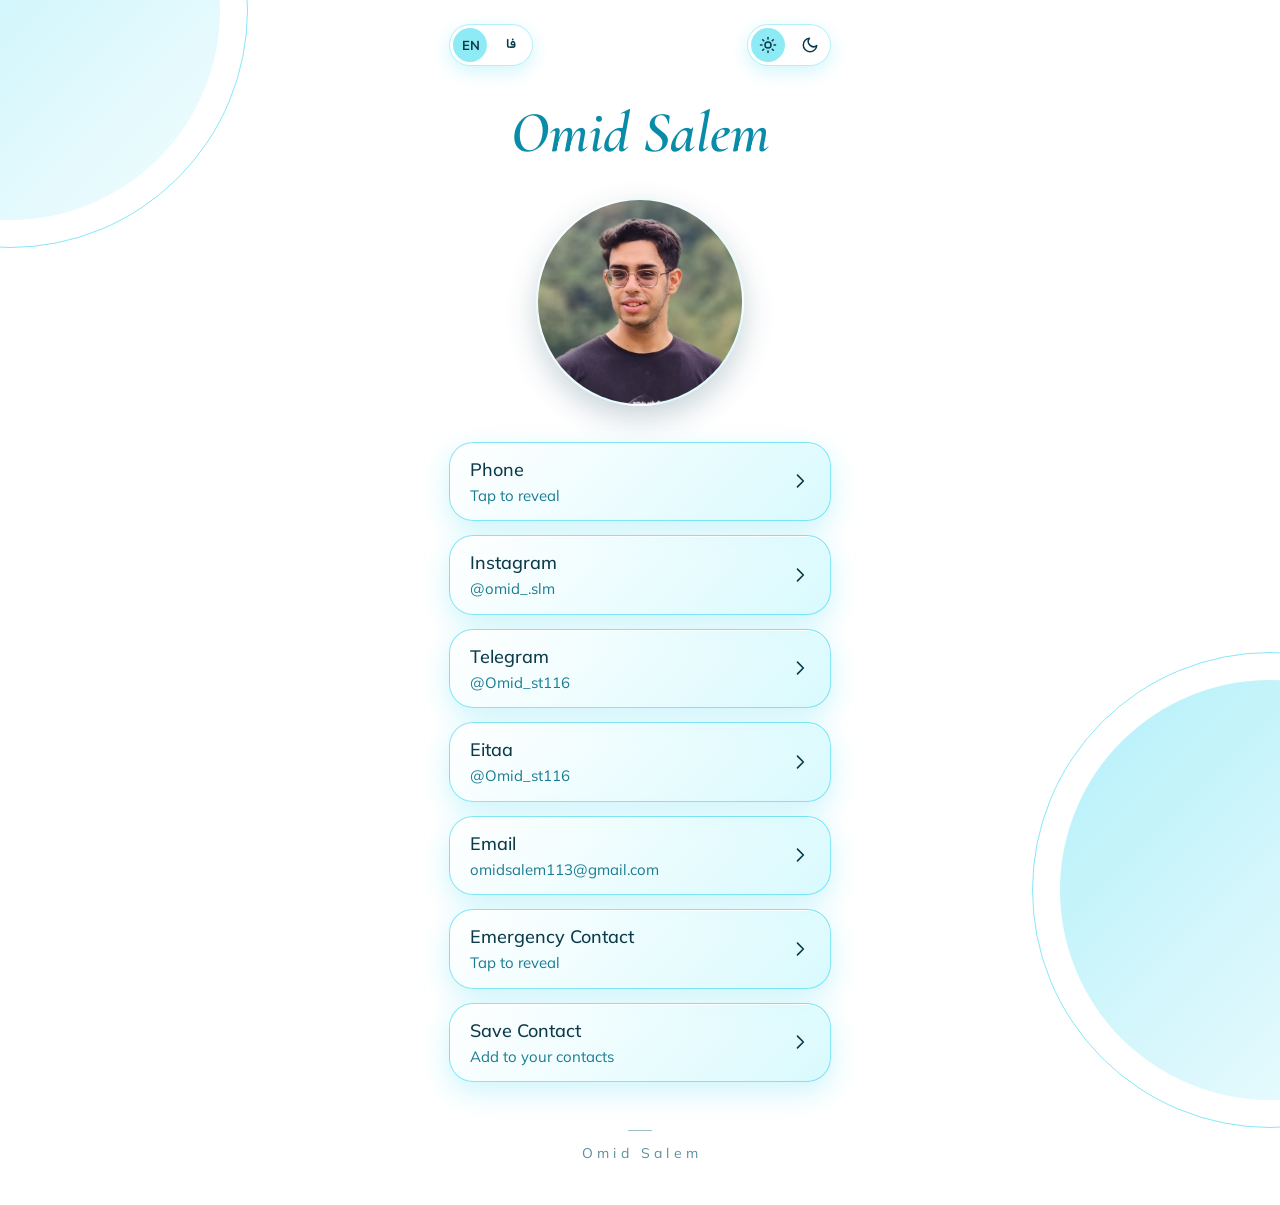
==== commit 44701cf4: "Update index.html" ====
--- a/index.html
+++ b/index.html
@@ -30,12 +30,12 @@
 
   <link rel="preconnect" href="https://fonts.googleapis.com">
   <link rel="preconnect" href="https://fonts.gstatic.com" crossorigin>
-  <link href="https://fonts.googleapis.com/css2?family=Aref+Ruqaa:wght@700&family=Cormorant+Garamond:ital,wght@1,600&family=Mulish:wght@400;500;600;700&family=Vazirmatn:wght@400;500;600;700&display=swap" rel="stylesheet">
+  <link href="https://fonts.googleapis.com/css2?family=Cormorant+Garamond:ital,wght@1,600&family=Mulish:wght@400;500;600;700&family=Vazirmatn:wght@400;500;600;700&display=swap" rel="stylesheet">
 
   <style>
     :root {
       --font-name: "Cormorant Garamond", Georgia, serif;
-      --font-name-fa: "Aref Ruqaa", "Vazirmatn", Tahoma, serif;
+      --font-name-fa: "Vazirmatn", Tahoma, system-ui, sans-serif;
       --font-en: "Mulish", "Vazirmatn", system-ui, -apple-system, "Segoe UI", Roboto, sans-serif;
       --font-fa: "Vazirmatn", "Mulish", Tahoma, system-ui, sans-serif;
     }
@@ -226,8 +226,9 @@
     html[lang="fa"] h1 {
       font-family: var(--font-name-fa);
       font-style: normal;
-      font-weight: 700;
-      line-height: 1.6;
+      font-weight: 600;
+      font-size: clamp(38px, 11.5vw, 50px);
+      line-height: 1.5;
     }
 
     .avatar {
@@ -257,7 +258,7 @@
     .list {
       display: flex;
       flex-direction: column;
-      gap: 16px;
+      gap: 14px;
       margin: 0;
       padding: 0;
       list-style: none;
@@ -269,9 +270,9 @@
       justify-content: space-between;
       gap: 16px;
       width: 100%;
-      min-height: 84px;
-      padding: 16px 22px;
-      border-radius: 26px;
+      min-height: 74px;
+      padding: 13px 20px;
+      border-radius: 24px;
       border: 1px solid var(--card-border);
       background: var(--card-bg);
       box-shadow: var(--card-shadow);
@@ -288,11 +289,11 @@
     .item:active { transform: translateY(0); }
 
     .text { min-width: 0; }
-    .title { display: block; font-size: 20px; font-weight: 500; }
+    .title { display: block; font-size: 18px; font-weight: 500; }
     .sub {
       display: block;
       margin-top: 2px;
-      font-size: 16px;
+      font-size: 15px;
       color: var(--sub);
       overflow-wrap: anywhere;
     }
@@ -323,10 +324,10 @@
       justify-content: space-between;
       gap: 16px;
       width: 100%;
-      min-height: 84px;
-      padding: 16px 22px;
+      min-height: 74px;
+      padding: 13px 20px;
       border: 0;
-      border-radius: 26px;
+      border-radius: 24px;
       background: none;
       color: inherit;
       font: inherit;
@@ -353,13 +354,13 @@
     .actions {
       display: flex;
       gap: 10px;
-      padding: 2px 22px 20px;
+      padding: 2px 20px 16px;
     }
     .btn {
       flex: 1;
       display: grid;
       place-items: center;
-      height: 46px;
+      height: 42px;
       padding: 0 12px;
       border-radius: 16px;
       border: 1px solid var(--card-border);
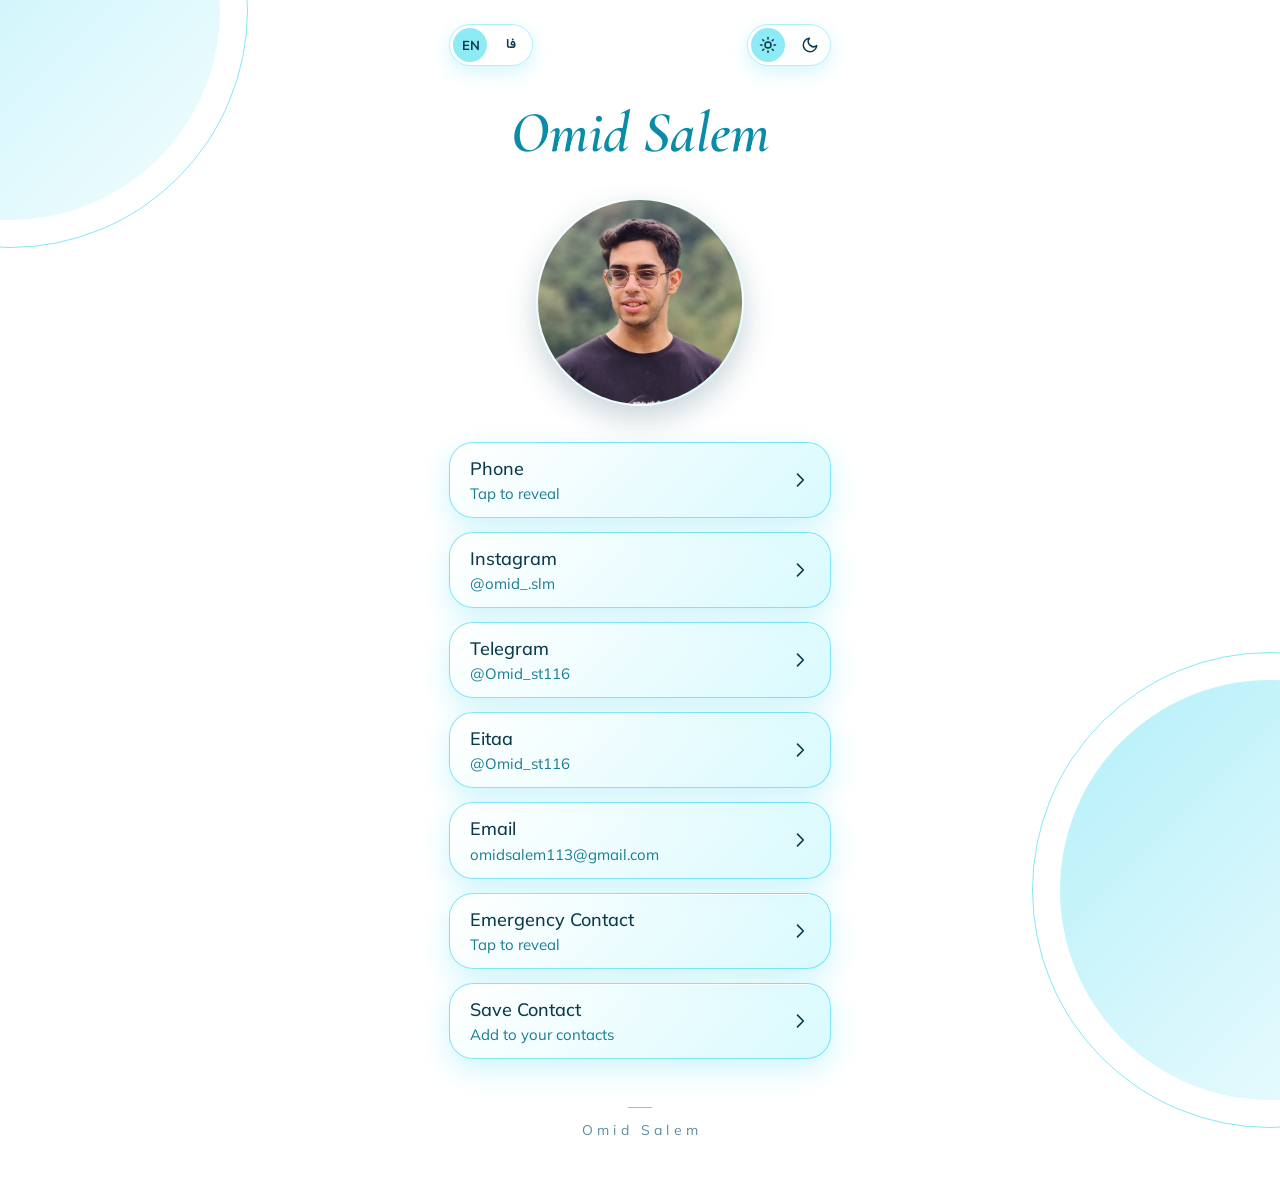
==== commit 7252744f: "Update index.html" ====
--- a/index.html
+++ b/index.html
@@ -108,7 +108,7 @@
       -webkit-text-size-adjust: 100%;
       overflow-x: hidden;
     }
-    html[lang="fa"] body { font-family: var(--font-fa); line-height: 1.7; }
+    html[lang="fa"] body { font-family: var(--font-fa); }
 
     ::selection { background: var(--accent); color: var(--on-accent); }
 
@@ -289,11 +289,12 @@
     .item:active { transform: translateY(0); }
 
     .text { min-width: 0; }
-    .title { display: block; font-size: 18px; font-weight: 500; }
+    .title { display: block; font-size: 18px; font-weight: 500; line-height: 1.4; }
     .sub {
       display: block;
       margin-top: 2px;
       font-size: 15px;
+      line-height: 1.4;
       color: var(--sub);
       overflow-wrap: anywhere;
     }
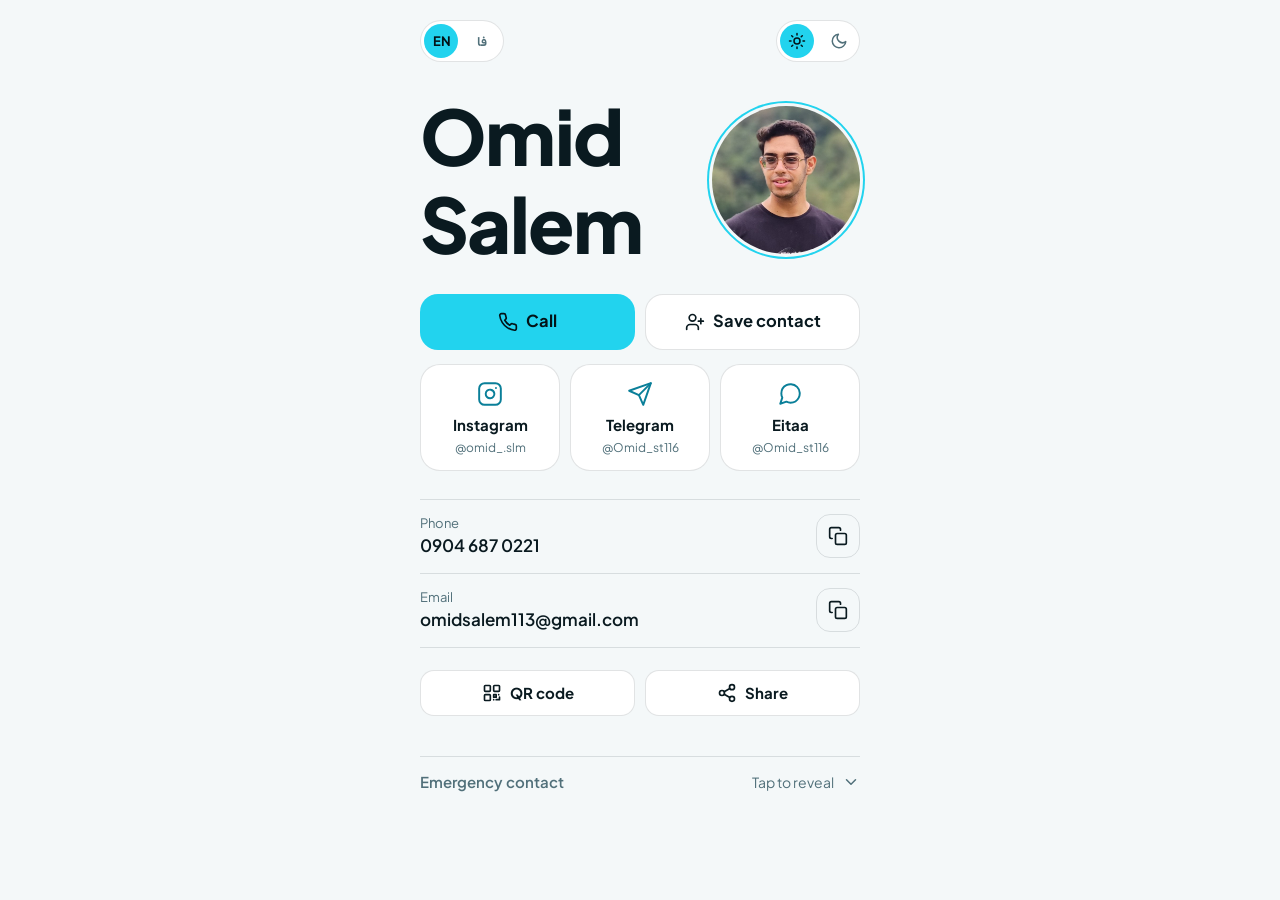
==== commit 175b8529: "Rename v2-3.html to index.html" ====
--- a/index.html
+++ b/index.html
@@ -4,11 +4,20 @@
   <meta charset="utf-8">
   <meta name="viewport" content="width=device-width, initial-scale=1, viewport-fit=cover">
   <title>Omid Salem</title>
-  <meta name="description" content="Omid Salem, contact card">
-  <meta name="theme-color" content="#030D10">
-  <meta property="og:title" content="Omid Salem">
-  <meta property="og:description" content="Contact card">
+  <meta name="description" content="Contact card · کارت تماس">
+  <meta name="theme-color" content="#060B0D">
+  <meta name="color-scheme" content="dark light">
+
+  <!-- پیش‌نمایش لینک در تلگرام، ایتا و بقیه‌ی پیام‌رسان‌ها -->
   <meta property="og:type" content="website">
+  <meta property="og:title" content="Omid Salem · امید سالم">
+  <meta property="og:description" content="Contact card · کارت تماس">
+  <meta property="og:image" content="https://salem113-bit.github.io/photo.jpg">
+  <meta name="twitter:card" content="summary">
+
+  <!-- آیکون برای «افزودن به صفحه‌ی اصلی» -->
+  <link rel="icon" href="photo.jpg">
+  <link rel="apple-touch-icon" href="photo.jpg">
 
   <!-- تم و زبان ذخیره‌شده‌ی بازدیدکننده را قبل از رندر اعمال می‌کنیم تا صفحه چشمک نزند -->
   <script>
@@ -28,70 +37,58 @@
     })();
   </script>
 
-  <link rel="preconnect" href="https://fonts.googleapis.com">
-  <link rel="preconnect" href="https://fonts.gstatic.com" crossorigin>
-  <link href="https://fonts.googleapis.com/css2?family=Cormorant+Garamond:ital,wght@1,600&family=Mulish:wght@400;500;600;700&family=Vazirmatn:wght@400;500;600;700&display=swap" rel="stylesheet">
-
   <style>
+    /* فونت‌ها داخل همین فایل هستن و به Google Fonts وابسته نیستن.
+       وزیرمتن برای حروف فارسی، پلاس جاکارتا برای حروف لاتین. */
+    @font-face {
+      font-family: "Vazirmatn";
+      font-style: normal;
+      font-weight: 100 900;
+      font-display: swap;
+      src: url([data-uri]) format("woff2");
+      unicode-range: U+0600-06FF, U+200C-200E, U+2010-2011, U+FB50-FDFF, U+FE70-FEFC;
+    }
+    @font-face {
+      font-family: "Jakarta";
+      font-style: normal;
+      font-weight: 200 800;
+      font-display: swap;
+      src: url([data-uri]) format("woff2");
+      unicode-range: U+0000-00FF, U+0131, U+0152-0153, U+02BB-02BC, U+02C6, U+02DA, U+02DC, U+2013-2014, U+2018-201F, U+2022, U+2026, U+20AC, U+2122;
+    }
+
     :root {
-      --font-name: "Cormorant Garamond", Georgia, serif;
-      --font-name-fa: "Vazirmatn", Tahoma, system-ui, sans-serif;
-      --font-en: "Mulish", "Vazirmatn", system-ui, -apple-system, "Segoe UI", Roboto, sans-serif;
-      --font-fa: "Vazirmatn", "Mulish", Tahoma, system-ui, sans-serif;
-    }
-
+      --font: "Jakarta", "Vazirmatn", system-ui, -apple-system, "Segoe UI", Roboto, Tahoma, sans-serif;
+      --ease: cubic-bezier(0.2, 0.8, 0.2, 1);
+    }
+    html[lang="fa"] {
+      --font: "Vazirmatn", "Jakarta", system-ui, "Segoe UI", Tahoma, sans-serif;
+    }
+
+    /* زمینه‌ی تقریباً خنثی، فقط یک رنگ تأکید (همون آبی) */
+    :root[data-theme="dark"] {
+      color-scheme: dark;
+      --bg: #060B0D;
+      --surface: #0E1619;
+      --line: rgba(242, 250, 252, 0.12);
+      --ink: #F2FAFC;
+      --muted: #93A9B0;
+      --accent: #22E3F5;
+      --accent-ink: #22E3F5;
+      --on-accent: #031317;
+      --backdrop: rgba(0, 0, 0, 0.62);
+    }
     :root[data-theme="light"] {
       color-scheme: light;
-      --bg: #FFFFFF;
-      --ink: #0B3B4A;
-      --sub: #1A7C92;
-      --name: #0A8CA8;
-      --name-glow: none;
+      --bg: #F4F8F9;
+      --surface: #FFFFFF;
+      --line: rgba(10, 26, 32, 0.12);
+      --ink: #0A1A20;
+      --muted: #51707A;
       --accent: #22D3EE;
-      --on-accent: #04252C;
-      --card-bg: linear-gradient(135deg, rgba(255,255,255,0.96) 0%, rgba(165,243,252,0.42) 100%);
-      --card-border: rgba(34, 211, 238, 0.55);
-      --card-shadow: 0 10px 28px rgba(34, 211, 238, 0.22), inset 0 1px 0 rgba(255,255,255,0.9);
-      --card-shadow-hover: 0 14px 34px rgba(34, 211, 238, 0.34), inset 0 1px 0 rgba(255,255,255,0.9);
-      --arc-fill: linear-gradient(135deg, rgba(34,211,238,0.34), rgba(34,211,238,0.05));
-      --arc-line: rgba(34, 211, 238, 0.55);
-      --arc-glow: none;
-      --avatar-ring: transparent;
-      --avatar-shadow: 0 12px 30px rgba(10, 60, 80, 0.22);
-      --toggle-bg: rgba(255,255,255,0.9);
-      --toggle-border: rgba(34, 211, 238, 0.35);
-      --toggle-shadow: 0 6px 18px rgba(34, 211, 238, 0.2);
-      --knob: #8EEBF5;
-      --icon: #0B3B4A;
-      --icon-active: #0B3B4A;
-      --footer: #5E8F9C;
-    }
-
-    :root[data-theme="dark"] {
-      color-scheme: dark;
-      --bg: #030D10;
-      --ink: #EAFBFF;
-      --sub: #4FD3E4;
-      --name: #22E3F5;
-      --name-glow: 0 0 22px rgba(34, 227, 245, 0.45);
-      --accent: #22E3F5;
-      --on-accent: #04252C;
-      --card-bg: linear-gradient(135deg, #07303A 0%, #052029 100%);
-      --card-border: #15BFD6;
-      --card-shadow: 0 0 22px rgba(21, 191, 214, 0.28);
-      --card-shadow-hover: 0 0 30px rgba(34, 227, 245, 0.5);
-      --arc-fill: transparent;
-      --arc-line: rgba(34, 227, 245, 0.55);
-      --arc-glow: 0 0 14px rgba(34, 227, 245, 0.35);
-      --avatar-ring: #22E3F5;
-      --avatar-shadow: 0 0 26px rgba(34, 227, 245, 0.4);
-      --toggle-bg: #07242B;
-      --toggle-border: rgba(34, 227, 245, 0.3);
-      --toggle-shadow: none;
-      --knob: #22E3F5;
-      --icon: #EAFBFF;
-      --icon-active: #04252C;
-      --footer: #22E3F5;
+      --accent-ink: #0A7F99;
+      --on-accent: #031317;
+      --backdrop: rgba(10, 26, 32, 0.45);
     }
 
     * { box-sizing: border-box; }
@@ -102,13 +99,12 @@
       min-height: 100dvh;
       background: var(--bg);
       color: var(--ink);
-      font-family: var(--font-en);
+      font-family: var(--font);
       font-size: 16px;
       line-height: 1.5;
       -webkit-text-size-adjust: 100%;
       overflow-x: hidden;
     }
-    html[lang="fa"] body { font-family: var(--font-fa); }
 
     ::selection { background: var(--accent); color: var(--on-accent); }
 
@@ -121,49 +117,43 @@
       white-space: nowrap;
     }
 
-    /* قوس‌های گوشه */
-    .arc {
-      position: fixed;
-      width: 420px;
-      height: 420px;
-      pointer-events: none;
-      z-index: 0;
-    }
-    .arc::before,
-    .arc::after { content: ""; position: absolute; border-radius: 50%; }
-    .arc::before { inset: 0; background: var(--arc-fill); }
-    .arc::after  { inset: -28px; border: 1px solid var(--arc-line); box-shadow: var(--arc-glow); }
-    .arc.tl { top: -200px; left: -200px; }
-    .arc.br { bottom: -200px; right: -200px; }
-
     .page {
-      position: relative;
-      z-index: 1;
-      width: min(100%, 430px);
+      width: min(100%, 480px);
       margin: 0 auto;
-      padding: 24px 24px 40px;
-      min-height: 100vh;
-      min-height: 100dvh;
-      display: flex;
-      flex-direction: column;
-    }
-
-    /* سوییچ‌ها: زبان بالا چپ، تم بالا راست (در هر دو زبان، چپ و راست فیزیکی) */
+      padding: 20px 20px calc(48px + env(safe-area-inset-bottom));
+    }
+
+    /* ورود: یک حرکت کوتاه و پشت‌سرهم */
+    @keyframes rise {
+      from { opacity: 0; transform: translateY(14px); }
+      to   { opacity: 1; transform: none; }
+    }
+    @keyframes slideUp {
+      from { transform: translateY(110%); }
+      to   { transform: none; }
+    }
+    .rise {
+      animation: rise 0.6s var(--ease) both;
+      animation-delay: calc(var(--i, 0) * 70ms + 220ms);
+    }
+
+    /* سوییچ‌ها: زبان بالا چپ، تم بالا راست (در هر دو زبان چپ و راست فیزیکی) */
+    .bar { position: relative; height: 42px; }
+
     .toggle {
       position: absolute;
-      top: 24px;
+      top: 0;
       width: 84px;
       height: 42px;
       padding: 0;
       border-radius: 999px;
-      border: 1px solid var(--toggle-border);
-      background: var(--toggle-bg);
-      box-shadow: var(--toggle-shadow);
+      border: 1px solid var(--line);
+      background: var(--surface);
+      color: var(--muted);
       cursor: pointer;
-      color: var(--icon);
-    }
-    .toggle.lang  { left: 24px; }
-    .toggle.theme { right: 24px; }
+    }
+    .toggle.lang  { left: 0; }
+    .toggle.theme { right: 0; }
 
     .toggle .knob {
       position: absolute;
@@ -172,8 +162,8 @@
       width: 34px;
       height: 34px;
       border-radius: 50%;
-      background: var(--knob);
-      transition: transform 0.25s ease;
+      background: var(--accent);
+      transition: transform 0.25s var(--ease);
     }
     :root[data-theme="dark"] .toggle.theme .knob { transform: translateX(42px); }
     :root[lang="fa"] .toggle.lang .knob { transform: translateX(42px); }
@@ -184,7 +174,7 @@
       width: 18px;
       height: 18px;
       fill: none;
-      stroke: var(--icon);
+      stroke: var(--muted);
       stroke-width: 2;
       stroke-linecap: round;
       stroke-linejoin: round;
@@ -192,7 +182,7 @@
     .toggle .sun  { left: 11px; }
     .toggle .moon { right: 11px; }
     :root[data-theme="light"] .toggle .sun,
-    :root[data-theme="dark"] .toggle .moon { stroke: var(--icon-active); }
+    :root[data-theme="dark"] .toggle .moon { stroke: var(--on-accent); }
 
     .toggle .lbl {
       position: absolute;
@@ -204,251 +194,431 @@
       font-size: 13px;
       font-weight: 700;
       line-height: 1;
-      color: var(--icon);
-    }
-    .toggle .lbl.l { left: 0; font-family: var(--font-en); }
-    .toggle .lbl.r { right: 0; font-family: var(--font-fa); }
+      color: var(--muted);
+    }
+    .toggle .lbl.l { left: 0; font-family: "Jakarta", system-ui, sans-serif; }
+    .toggle .lbl.r { right: 0; font-family: "Vazirmatn", Tahoma, sans-serif; }
     :root[lang="en"] .toggle .lbl.l,
-    :root[lang="fa"] .toggle .lbl.r { color: var(--icon-active); }
-
-    /* هدر */
-    h1 {
-      margin: 74px 0 0;
-      text-align: center;
-      font-family: var(--font-name);
-      font-style: italic;
-      font-weight: 600;
-      font-size: clamp(44px, 13vw, 58px);
-      line-height: 1.2;
-      color: var(--name);
-      text-shadow: var(--name-glow);
-    }
-    html[lang="fa"] h1 {
-      font-family: var(--font-name-fa);
-      font-style: normal;
-      font-weight: 600;
-      font-size: clamp(38px, 11.5vw, 50px);
-      line-height: 1.5;
+    :root[lang="fa"] .toggle .lbl.r { color: var(--on-accent); }
+
+    /* اسم و عکس */
+    .hero {
+      --fs: clamp(54px, 17vw, 76px);              /* اندازه‌ی فونت اسم؛ عکس از روی همین محاسبه می‌شود */
+      container-type: inline-size;
+      display: flex;
+      align-items: center;
+      justify-content: space-between;
+      gap: 16px;
+      margin: 32px 0 28px;
+    }
+
+    .name {
+      min-width: 0;
+      margin: 0;
+      font-weight: 800;
+      font-size: var(--fs);
+      line-height: 1.1;
+      letter-spacing: -0.02em;
+    }
+    html[lang="fa"] .name { font-weight: 700; line-height: 1.15; letter-spacing: 0; position: relative; top: -0.06em; }
+
+    @media (max-width: 340px) { .hero { gap: 10px; } }   /* گوشی‌های خیلی باریک */
+
+    .name .ln { display: block; overflow: hidden; padding-block: 0.06em; margin-block: -0.06em; }
+    .name .ln > span {
+      display: block;
+      animation: slideUp 0.8s var(--ease) both;
+      animation-delay: calc(var(--j, 0) * 90ms + 100ms);
     }
 
     .avatar {
-      width: 208px;
-      height: 208px;
-      margin: 30px auto 36px;
+      flex: none;
+      width: calc(var(--fs) * var(--k, 1.95));   /* هم‌قد دو خط اسم */
+      aspect-ratio: 1;
       border-radius: 50%;
       overflow: hidden;
-      border: 2px solid var(--avatar-ring);
-      box-shadow: var(--avatar-shadow);
-      background: var(--card-bg);
+      background: var(--surface);
+      box-shadow: 0 0 0 3px var(--bg), 0 0 0 5px var(--accent);
       display: grid;
       place-items: center;
+    }
+    html[lang="fa"] .avatar { --k: 2.1; }
+
+    /* فارسی: اسم باریک‌تر از انگلیسی است، پس اندازه را طوری می‌گیریم که
+       عکس و اسم کل عرض را پر کنند (بدون جای خالی وسط و بدون کج‌شدن به راست) */
+    html[lang="fa"] .hero { --fs: clamp(54px, calc((min(100vw, 480px) - 56px) / 4.25), 96px); }
+    @supports (font-size: 1cqw) {
+      html[lang="fa"] .hero { --fs: clamp(54px, calc((100cqw - 16px) / 4.25), 96px); }
     }
     .avatar img { width: 100%; height: 100%; object-fit: cover; display: block; }
     .avatar.noimg img { display: none; }
     .avatar.noimg::after {
       content: attr(data-initials);
-      font-family: var(--font-name);
-      font-style: italic;
-      font-weight: 600;
-      font-size: 64px;
-      color: var(--name);
-    }
-
-    /* ردیف‌ها */
-    .list {
-      display: flex;
-      flex-direction: column;
-      gap: 14px;
-      margin: 0;
-      padding: 0;
-      list-style: none;
-    }
-
-    .item {
-      display: flex;
+      font-weight: 800;
+      font-size: calc(var(--fs) * 0.6);
+      color: var(--accent-ink);
+    }
+
+    /* دکمه‌ها */
+    .btn {
+      display: inline-flex;
       align-items: center;
-      justify-content: space-between;
-      gap: 16px;
-      width: 100%;
-      min-height: 74px;
-      padding: 13px 20px;
-      border-radius: 24px;
-      border: 1px solid var(--card-border);
-      background: var(--card-bg);
-      box-shadow: var(--card-shadow);
-      -webkit-backdrop-filter: blur(10px);
-      backdrop-filter: blur(10px);
+      justify-content: center;
+      gap: 8px;
+      height: 56px;
+      padding: 0 16px;
+      border-radius: 18px;
+      border: 1px solid var(--line);
+      background: var(--surface);
       color: var(--ink);
       font: inherit;
-      text-align: start;
+      font-size: 16.5px;
+      font-weight: 700;
       text-decoration: none;
       cursor: pointer;
-      transition: box-shadow 0.2s ease, transform 0.2s ease;
-    }
-    .item:hover { box-shadow: var(--card-shadow-hover); transform: translateY(-2px); }
-    .item:active { transform: translateY(0); }
-
-    .text { min-width: 0; }
-    .title { display: block; font-size: 18px; font-weight: 500; line-height: 1.4; }
-    .sub {
-      display: block;
-      margin-top: 2px;
-      font-size: 15px;
-      line-height: 1.4;
-      color: var(--sub);
-      overflow-wrap: anywhere;
-    }
-    .sub .line { display: block; }
-
-    .chev {
+      transition: transform 0.15s var(--ease), border-color 0.2s, filter 0.2s;
+    }
+    .btn:hover { border-color: var(--accent-ink); }
+    .btn:active { transform: scale(0.98); }
+    .btn.primary { background: var(--accent); border-color: transparent; color: var(--on-accent); }
+    .btn.primary:hover { filter: brightness(1.06); }
+    .btn.sm { height: 46px; border-radius: 14px; font-size: 15px; }
+    .btn svg {
       flex: none;
       width: 20px;
       height: 20px;
       fill: none;
-      stroke: var(--ink);
+      stroke: currentColor;
       stroke-width: 2;
       stroke-linecap: round;
       stroke-linejoin: round;
-      transition: transform 0.25s ease;
-    }
-    html[dir="rtl"] .chev { transform: scaleX(-1); }
-
-    /* کارت‌های بازشونده (تلفن و تماس اضطراری) */
-    .item.reveal {
-      display: block;
-      padding: 0;
-      cursor: auto;
-    }
-    .reveal .head {
+    }
+
+    .actions { display: grid; grid-template-columns: 1fr 1fr; gap: 10px; }
+
+    /* شبکه‌های اجتماعی */
+    .socials {
+      display: grid;
+      grid-template-columns: repeat(3, 1fr);
+      gap: 10px;
+      margin-top: 14px;
+    }
+    .tile {
+      display: flex;
+      flex-direction: column;
+      align-items: center;
+      gap: 6px;
+      min-width: 0;
+      padding: 16px 8px 14px;
+      border-radius: 20px;
+      border: 1px solid var(--line);
+      background: var(--surface);
+      color: var(--ink);
+      text-align: center;
+      text-decoration: none;
+      transition: transform 0.15s var(--ease), border-color 0.2s;
+    }
+    .tile:hover { border-color: var(--accent-ink); }
+    .tile:active { transform: scale(0.98); }
+    .tile svg {
+      width: 26px;
+      height: 26px;
+      margin-bottom: 2px;
+      fill: none;
+      stroke: var(--accent-ink);
+      stroke-width: 1.8;
+      stroke-linecap: round;
+      stroke-linejoin: round;
+    }
+    .t-name { font-size: 15px; font-weight: 700; line-height: 1.3; }
+    .t-handle {
+      max-width: 100%;
+      direction: ltr;
+      unicode-bidi: isolate;
+      font-size: 12px;
+      line-height: 1.3;
+      color: var(--muted);
+      overflow-wrap: anywhere;
+    }
+
+    /* شماره و ایمیل: خط ساده با دکمه‌ی کپی */
+    .details { margin-top: 28px; border-top: 1px solid var(--line); }
+    .row {
       display: flex;
       align-items: center;
       justify-content: space-between;
-      gap: 16px;
+      gap: 12px;
+      padding: 14px 0;
+      border-bottom: 1px solid var(--line);
+    }
+    .rtext { min-width: 0; }
+    .rlabel { display: block; font-size: 13px; color: var(--muted); }
+    .val {
+      display: inline-block;
+      font-size: 17px;
+      font-weight: 600;
+      color: var(--ink);
+      text-decoration: none;
+      overflow-wrap: anywhere;
+    }
+    a.val:hover { color: var(--accent-ink); }
+
+    .icon-btn {
+      flex: none;
+      display: grid;
+      place-items: center;
+      width: 44px;
+      height: 44px;
+      padding: 0;
+      border-radius: 14px;
+      border: 1px solid var(--line);
+      background: transparent;
+      color: var(--ink);
+      cursor: pointer;
+      transition: border-color 0.2s;
+    }
+    .icon-btn:hover { border-color: var(--accent-ink); }
+    .icon-btn svg {
+      width: 20px;
+      height: 20px;
+      fill: none;
+      stroke: currentColor;
+      stroke-width: 2;
+      stroke-linecap: round;
+      stroke-linejoin: round;
+    }
+    .icon-btn.done { color: var(--accent-ink); border-color: var(--accent-ink); }
+    .icon-btn.done .i-copy { display: none; }
+    .icon-btn:not(.done) .i-check { display: none; }
+
+    /* ابزارها */
+    .tools { display: grid; grid-template-columns: 1fr 1fr; gap: 10px; margin-top: 22px; }
+
+    /* تماس اضطراری: بخش آرام و جدا در پایین */
+    .emergency { margin-top: 40px; border-top: 1px solid var(--line); }
+    .disclosure {
+      display: flex;
+      align-items: center;
+      justify-content: space-between;
+      gap: 12px;
       width: 100%;
-      min-height: 74px;
-      padding: 13px 20px;
+      padding: 14px 0;
       border: 0;
-      border-radius: 24px;
       background: none;
-      color: inherit;
+      color: var(--muted);
       font: inherit;
+      font-size: 15px;
       text-align: start;
       cursor: pointer;
     }
-    .reveal.open .chev,
-    html[dir="rtl"] .reveal.open .chev { transform: rotate(90deg); }
-
-    .panel {
+    .em-title { font-weight: 600; }
+    .em-side { display: inline-flex; align-items: center; gap: 8px; font-size: 14px; }
+    .disclosure .chev {
+      width: 18px;
+      height: 18px;
+      fill: none;
+      stroke: currentColor;
+      stroke-width: 2;
+      stroke-linecap: round;
+      stroke-linejoin: round;
+      transition: transform 0.25s var(--ease);
+    }
+    .emergency.open .chev { transform: rotate(180deg); }
+
+    .em-panel {
       display: grid;
       grid-template-rows: 0fr;
-      transition: grid-template-rows 0.25s ease;
-    }
-    .reveal.open .panel { grid-template-rows: 1fr; }
-    .panel-inner {
+      transition: grid-template-rows 0.25s var(--ease);
+    }
+    .emergency.open .em-panel { grid-template-rows: 1fr; }
+    .em-inner {
       min-height: 0;
       overflow: hidden;
       visibility: hidden;
       transition: visibility 0s linear 0.25s;
     }
-    .reveal.open .panel-inner { visibility: visible; transition-delay: 0s; }
-
-    .actions {
-      display: flex;
-      gap: 10px;
-      padding: 2px 20px 16px;
-    }
-    .btn {
-      flex: 1;
-      display: grid;
-      place-items: center;
-      height: 42px;
-      padding: 0 12px;
-      border-radius: 16px;
-      border: 1px solid var(--card-border);
-      background: transparent;
+    .emergency.open .em-inner { visibility: visible; transition-delay: 0s; }
+    .em-content { padding: 2px 0 18px; }
+    .em-who { margin: 0; font-size: 16px; font-weight: 600; }
+    .em-num { margin: 2px 0 14px; font-size: 24px; font-weight: 800; letter-spacing: 0.02em; }
+    .em-actions { display: grid; grid-template-columns: 1fr 1fr; gap: 10px; }
+
+    /* پنجره‌ی QR */
+    dialog {
+      width: min(88vw, 340px);
+      padding: 0;
+      border: 1px solid var(--line);
+      border-radius: 24px;
+      background: var(--surface);
       color: var(--ink);
-      font: inherit;
+    }
+    dialog::backdrop { background: var(--backdrop); }
+    .dlg-body { padding: 22px; text-align: center; }
+    .dlg-body h2 { margin: 0 0 16px; font-size: 17px; font-weight: 700; line-height: 1.5; }
+    .qr { border-radius: 16px; overflow: hidden; background: #FFFFFF; margin-bottom: 18px; }
+    .qr svg { display: block; width: 100%; height: auto; }
+    .dlg-body .btn { width: 100%; }
+
+    .toast {
+      position: fixed;
+      left: 50%;
+      bottom: calc(24px + env(safe-area-inset-bottom));
+      transform: translateX(-50%);
+      padding: 10px 18px;
+      border-radius: 999px;
+      background: var(--ink);
+      color: var(--bg);
+      font-size: 15px;
       font-weight: 600;
-      text-decoration: none;
-      cursor: pointer;
-      transition: filter 0.2s ease, border-color 0.2s ease;
-    }
-    .btn:hover { border-color: var(--accent); }
-    .btn.primary {
-      background: var(--accent);
-      border-color: transparent;
-      color: var(--on-accent);
-    }
-    .btn.primary:hover { filter: brightness(1.08); }
+      opacity: 0;
+      pointer-events: none;
+      transition: opacity 0.2s;
+    }
+    .toast.show { opacity: 1; }
 
     a:focus-visible,
     button:focus-visible {
-      outline: 2px solid var(--accent);
+      outline: 2px solid var(--accent-ink);
       outline-offset: 3px;
     }
 
-    /* فوتر */
-    footer {
-      margin-top: auto;
-      padding-top: 48px;
-      text-align: center;
-      color: var(--footer);
-    }
-    footer .dash {
-      width: 24px;
-      height: 1px;
-      margin: 0 auto 12px;
-      background: currentColor;
-      opacity: 0.6;
-    }
-    footer .foot-name {
-      font-size: 14px;
-      letter-spacing: 0.3em;
-      text-indent: 0.3em;
-    }
-    /* در حروف فارسی فاصله‌ی بین حروف اتصال را می‌شکند */
-    html[lang="fa"] footer .foot-name { letter-spacing: 0; text-indent: 0; font-size: 15px; }
-
     @media (prefers-reduced-motion: reduce) {
-      * { transition: none !important; }
+      *, *::before, *::after { animation: none !important; transition: none !important; }
     }
   </style>
 </head>
 <body>
-  <div class="arc tl" aria-hidden="true"></div>
-  <div class="arc br" aria-hidden="true"></div>
-
   <div class="page">
-    <button class="toggle lang" id="langBtn" type="button">
-      <span class="knob"></span>
-      <span class="lbl l" aria-hidden="true">EN</span>
-      <span class="lbl r" lang="fa" aria-hidden="true">فا</span>
-    </button>
-
-    <button class="toggle theme" id="themeBtn" type="button">
-      <span class="knob"></span>
-      <svg class="sun" viewBox="0 0 24 24" aria-hidden="true">
-        <circle cx="12" cy="12" r="4"></circle>
-        <path d="M12 2v2M12 20v2M4.93 4.93l1.41 1.41M17.66 17.66l1.41 1.41M2 12h2M20 12h2M4.93 19.07l1.41-1.41M17.66 6.34l1.41-1.41"></path>
-      </svg>
-      <svg class="moon" viewBox="0 0 24 24" aria-hidden="true">
-        <path d="M21 12.8A9 9 0 1 1 11.2 3a7 7 0 0 0 9.8 9.8z"></path>
-      </svg>
-    </button>
+    <div class="bar">
+      <button class="toggle lang" id="langBtn" type="button">
+        <span class="knob"></span>
+        <span class="lbl l" aria-hidden="true">EN</span>
+        <span class="lbl r" lang="fa" aria-hidden="true">فا</span>
+      </button>
+
+      <button class="toggle theme" id="themeBtn" type="button">
+        <span class="knob"></span>
+        <svg class="sun" viewBox="0 0 24 24" aria-hidden="true">
+          <circle cx="12" cy="12" r="4"></circle>
+          <path d="M12 2v2M12 20v2M4.93 4.93l1.41 1.41M17.66 17.66l1.41 1.41M2 12h2M20 12h2M4.93 19.07l1.41-1.41M17.66 6.34l1.41-1.41"></path>
+        </svg>
+        <svg class="moon" viewBox="0 0 24 24" aria-hidden="true">
+          <path d="M21 12.8A9 9 0 1 1 11.2 3a7 7 0 0 0 9.8 9.8z"></path>
+        </svg>
+      </button>
+    </div>
 
     <main>
-      <h1 id="name"></h1>
-      <div class="avatar" id="avatar"><img id="photo" alt=""></div>
-      <ul class="list" id="list"></ul>
+      <section class="hero">
+        <h1 class="name">
+          <span class="ln"><span id="n1" style="--j:0"></span></span>
+          <span class="ln"><span id="n2" style="--j:1"></span></span>
+        </h1>
+        <div class="avatar rise" id="avatar" style="--i:2"><img id="photo" alt=""></div>
+      </section>
+
+      <section class="actions rise" style="--i:3">
+        <a class="btn primary" id="callBtn" href="#">
+          <svg viewBox="0 0 24 24" aria-hidden="true"><path d="M22 16.9v3a2 2 0 0 1-2.2 2 19.8 19.8 0 0 1-8.6-3.1 19.5 19.5 0 0 1-6-6A19.8 19.8 0 0 1 2.1 4.2 2 2 0 0 1 4.1 2h3a2 2 0 0 1 2 1.7c.1 1 .4 1.9.7 2.8a2 2 0 0 1-.5 2.1L8.1 9.9a16 16 0 0 0 6 6l1.3-1.3a2 2 0 0 1 2.1-.4c.9.3 1.8.6 2.8.7a2 2 0 0 1 1.7 2z"></path></svg>
+          <span data-t="call"></span>
+        </a>
+        <button class="btn" id="saveBtn" type="button">
+          <svg viewBox="0 0 24 24" aria-hidden="true"><path d="M16 21v-2a4 4 0 0 0-4-4H6a4 4 0 0 0-4 4v2"></path><circle cx="9" cy="7" r="4"></circle><path d="M19 8v6M22 11h-6"></path></svg>
+          <span data-t="save"></span>
+        </button>
+      </section>
+
+      <section class="socials rise" style="--i:4">
+        <a class="tile" id="igLink" target="_blank" rel="noopener noreferrer">
+          <svg viewBox="0 0 24 24" aria-hidden="true"><rect x="2" y="2" width="20" height="20" rx="5" ry="5"></rect><path d="M16 11.37A4 4 0 1 1 12.63 8 4 4 0 0 1 16 11.37z"></path><line x1="17.5" y1="6.5" x2="17.51" y2="6.5"></line></svg>
+          <span class="t-name" data-t="instagram"></span>
+          <span class="t-handle" id="igHandle"></span>
+        </a>
+        <a class="tile" id="tgLink" target="_blank" rel="noopener noreferrer">
+          <svg viewBox="0 0 24 24" aria-hidden="true"><line x1="22" y1="2" x2="11" y2="13"></line><polygon points="22 2 15 22 11 13 2 9 22 2"></polygon></svg>
+          <span class="t-name" data-t="telegram"></span>
+          <span class="t-handle" id="tgHandle"></span>
+        </a>
+        <a class="tile" id="etLink" target="_blank" rel="noopener noreferrer">
+          <svg viewBox="0 0 24 24" aria-hidden="true"><path d="M21 11.5a8.4 8.4 0 0 1-.9 3.8 8.5 8.5 0 0 1-7.6 4.7 8.4 8.4 0 0 1-3.8-.9L3 21l1.9-5.7a8.4 8.4 0 0 1-.9-3.8 8.5 8.5 0 0 1 4.7-7.6 8.4 8.4 0 0 1 3.8-.9h.5a8.5 8.5 0 0 1 8 8v.5z"></path></svg>
+          <span class="t-name" data-t="eitaa"></span>
+          <span class="t-handle" id="etHandle"></span>
+        </a>
+      </section>
+
+      <section class="details rise" style="--i:5">
+        <div class="row">
+          <div class="rtext">
+            <span class="rlabel" data-t="phone"></span>
+            <bdi class="val" id="phoneVal" dir="ltr"></bdi>
+          </div>
+          <button class="icon-btn" type="button" data-copy="phone" data-aria="copyPhone">
+            <svg class="i-copy" viewBox="0 0 24 24" aria-hidden="true"><rect x="9" y="9" width="13" height="13" rx="2"></rect><path d="M5 15H4a2 2 0 0 1-2-2V4a2 2 0 0 1 2-2h9a2 2 0 0 1 2 2v1"></path></svg>
+            <svg class="i-check" viewBox="0 0 24 24" aria-hidden="true"><path d="M20 6L9 17l-5-5"></path></svg>
+          </button>
+        </div>
+        <div class="row">
+          <div class="rtext">
+            <span class="rlabel" data-t="email"></span>
+            <a class="val" id="emailVal" dir="ltr"></a>
+          </div>
+          <button class="icon-btn" type="button" data-copy="email" data-aria="copyEmail">
+            <svg class="i-copy" viewBox="0 0 24 24" aria-hidden="true"><rect x="9" y="9" width="13" height="13" rx="2"></rect><path d="M5 15H4a2 2 0 0 1-2-2V4a2 2 0 0 1 2-2h9a2 2 0 0 1 2 2v1"></path></svg>
+            <svg class="i-check" viewBox="0 0 24 24" aria-hidden="true"><path d="M20 6L9 17l-5-5"></path></svg>
+          </button>
+        </div>
+      </section>
+
+      <section class="tools rise" style="--i:6">
+        <button class="btn sm" id="qrBtn" type="button">
+          <svg viewBox="0 0 24 24" aria-hidden="true"><rect x="3" y="3" width="7" height="7" rx="1"></rect><rect x="14" y="3" width="7" height="7" rx="1"></rect><rect x="3" y="14" width="7" height="7" rx="1"></rect><path d="M14 14h3v3h-3zM20 14v.01M14 20h.01M17 20h4v-3"></path></svg>
+          <span data-t="qr"></span>
+        </button>
+        <button class="btn sm" id="shareBtn" type="button">
+          <svg viewBox="0 0 24 24" aria-hidden="true"><circle cx="18" cy="5" r="3"></circle><circle cx="6" cy="12" r="3"></circle><circle cx="18" cy="19" r="3"></circle><line x1="8.59" y1="13.51" x2="15.42" y2="17.49"></line><line x1="15.41" y1="6.51" x2="8.59" y2="10.49"></line></svg>
+          <span data-t="share"></span>
+        </button>
+      </section>
+
+      <section class="emergency rise" id="emergency" style="--i:7">
+        <button class="disclosure" id="emToggle" type="button" aria-expanded="false" aria-controls="emBody">
+          <span class="em-title" data-t="emergency"></span>
+          <span class="em-side">
+            <span id="emHint"></span>
+            <svg class="chev" viewBox="0 0 24 24" aria-hidden="true"><path d="M6 9l6 6 6-6"></path></svg>
+          </span>
+        </button>
+        <div class="em-panel" id="emBody">
+          <div class="em-inner">
+            <div class="em-content">
+              <p class="em-who" id="emWho"></p>
+              <p class="em-num"><bdi id="emNum" dir="ltr"></bdi></p>
+              <div class="em-actions">
+                <a class="btn sm primary" id="emCall" href="#"><span data-t="call"></span></a>
+                <button class="btn sm" id="emCopy" type="button"><span id="emCopyLbl"></span></button>
+              </div>
+            </div>
+          </div>
+        </div>
+      </section>
     </main>
-
-    <footer>
-      <div class="dash" aria-hidden="true"></div>
-      <div class="foot-name" id="foot"></div>
-    </footer>
   </div>
 
+  <dialog id="qrDlg" aria-labelledby="qrTitle">
+    <div class="dlg-body">
+      <h2 id="qrTitle" data-t="qrTitle"></h2>
+      <div class="qr" id="qrBox"></div>
+      <button class="btn sm" id="qrClose" type="button" data-t="close"></button>
+    </div>
+  </dialog>
+
+  <div class="toast" id="toast" aria-hidden="true"></div>
   <div class="sr-only" id="status" role="status" aria-live="polite"></div>
+
+  <!-- تولید QR: qrcode-generator (Kazuhiko Arase)، مجوز MIT -->
+  <script>/*! qrcode-generator (c) 2009 Kazuhiko Arase, MIT license */
+var qrcode=function(){var t=function(t,r){var e=t,n=g[r],o=null,i=0,a=null,u=[],f={},c=function(t,r){o=function(t){for(var r=new Array(t),e=0;e<t;e+=1){r[e]=new Array(t);for(var n=0;n<t;n+=1)r[e][n]=null}return r}(i=4*e+17),l(0,0),l(i-7,0),l(0,i-7),s(),h(),d(t,r),e>=7&&v(t),null==a&&(a=p(e,n,u)),w(a,r)},l=function(t,r){for(var e=-1;e<=7;e+=1)if(!(t+e<=-1||i<=t+e))for(var n=-1;n<=7;n+=1)r+n<=-1||i<=r+n||(o[t+e][r+n]=0<=e&&e<=6&&(0==n||6==n)||0<=n&&n<=6&&(0==e||6==e)||2<=e&&e<=4&&2<=n&&n<=4)},h=function(){for(var t=8;t<i-8;t+=1)null==o[t][6]&&(o[t][6]=t%2==0);for(var r=8;r<i-8;r+=1)null==o[6][r]&&(o[6][r]=r%2==0)},s=function(){for(var t=B.getPatternPosition(e),r=0;r<t.length;r+=1)for(var n=0;n<t.length;n+=1){var i=t[r],a=t[n];if(null==o[i][a])for(var u=-2;u<=2;u+=1)for(var f=-2;f<=2;f+=1)o[i+u][a+f]=-2==u||2==u||-2==f||2==f||0==u&&0==f}},v=function(t){for(var r=B.getBCHTypeNumber(e),n=0;n<18;n+=1){var a=!t&&1==(r>>n&1);o[Math.floor(n/3)][n%3+i-8-3]=a}for(n=0;n<18;n+=1){a=!t&&1==(r>>n&1);o[n%3+i-8-3][Math.floor(n/3)]=a}},d=function(t,r){for(var e=n<<3|r,a=B.getBCHTypeInfo(e),u=0;u<15;u+=1){var f=!t&&1==(a>>u&1);u<6?o[u][8]=f:u<8?o[u+1][8]=f:o[i-15+u][8]=f}for(u=0;u<15;u+=1){f=!t&&1==(a>>u&1);u<8?o[8][i-u-1]=f:u<9?o[8][15-u-1+1]=f:o[8][15-u-1]=f}o[i-8][8]=!t},w=function(t,r){for(var e=-1,n=i-1,a=7,u=0,f=B.getMaskFunction(r),c=i-1;c>0;c-=2)for(6==c&&(c-=1);;){for(var g=0;g<2;g+=1)if(null==o[n][c-g]){var l=!1;u<t.length&&(l=1==(t[u]>>>a&1)),f(n,c-g)&&(l=!l),o[n][c-g]=l,-1==(a-=1)&&(u+=1,a=7)}if((n+=e)<0||i<=n){n-=e,e=-e;break}}},p=function(t,r,e){for(var n=A.getRSBlocks(t,r),o=b(),i=0;i<e.length;i+=1){var a=e[i];o.put(a.getMode(),4),o.put(a.getLength(),B.getLengthInBits(a.getMode(),t)),a.write(o)}var u=0;for(i=0;i<n.length;i+=1)u+=n[i].dataCount;if(o.getLengthInBits()>8*u)throw"code length overflow. ("+o.getLengthInBits()+">"+8*u+")";for(o.getLengthInBits()+4<=8*u&&o.put(0,4);o.getLengthInBits()%8!=0;)o.putBit(!1);for(;!(o.getLengthInBits()>=8*u||(o.put(236,8),o.getLengthInBits()>=8*u));)o.put(17,8);return function(t,r){for(var e=0,n=0,o=0,i=new Array(r.length),a=new Array(r.length),u=0;u<r.length;u+=1){var f=r[u].dataCount,c=r[u].totalCount-f;n=Math.max(n,f),o=Math.max(o,c),i[u]=new Array(f);for(var g=0;g<i[u].length;g+=1)i[u][g]=255&t.getBuffer()[g+e];e+=f;var l=B.getErrorCorrectPolynomial(c),h=k(i[u],l.getLength()-1).mod(l);for(a[u]=new Array(l.getLength()-1),g=0;g<a[u].length;g+=1){var s=g+h.getLength()-a[u].length;a[u][g]=s>=0?h.getAt(s):0}}var v=0;for(g=0;g<r.length;g+=1)v+=r[g].totalCount;var d=new Array(v),w=0;for(g=0;g<n;g+=1)for(u=0;u<r.length;u+=1)g<i[u].length&&(d[w]=i[u][g],w+=1);for(g=0;g<o;g+=1)for(u=0;u<r.length;u+=1)g<a[u].length&&(d[w]=a[u][g],w+=1);return d}(o,n)};f.addData=function(t,r){var e=null;switch(r=r||"Byte"){case"Numeric":e=M(t);break;case"Alphanumeric":e=x(t);break;case"Byte":e=m(t);break;case"Kanji":e=L(t);break;default:throw"mode:"+r}u.push(e),a=null},f.isDark=function(t,r){if(t<0||i<=t||r<0||i<=r)throw t+","+r;return o[t][r]},f.getModuleCount=function(){return i},f.make=function(){if(e<1){for(var t=1;t<40;t++){for(var r=A.getRSBlocks(t,n),o=b(),i=0;i<u.length;i++){var a=u[i];o.put(a.getMode(),4),o.put(a.getLength(),B.getLengthInBits(a.getMode(),t)),a.write(o)}var g=0;for(i=0;i<r.length;i++)g+=r[i].dataCount;if(o.getLengthInBits()<=8*g)break}e=t}c(!1,function(){for(var t=0,r=0,e=0;e<8;e+=1){c(!0,e);var n=B.getLostPoint(f);(0==e||t>n)&&(t=n,r=e)}return r}())},f.createTableTag=function(t,r){t=t||2;var e="";e+='<table style="',e+=" border-width: 0px; border-style: none;",e+=" border-collapse: collapse;",e+=" padding: 0px; margin: "+(r=void 0===r?4*t:r)+"px;",e+='">',e+="<tbody>";for(var n=0;n<f.getModuleCount();n+=1){e+="<tr>";for(var o=0;o<f.getModuleCount();o+=1)e+='<td style="',e+=" border-width: 0px; border-style: none;",e+=" border-collapse: collapse;",e+=" padding: 0px; margin: 0px;",e+=" width: "+t+"px;",e+=" height: "+t+"px;",e+=" background-color: ",e+=f.isDark(n,o)?"#000000":"#ffffff",e+=";",e+='"/>';e+="</tr>"}return e+="</tbody>",e+="</table>"},f.createSvgTag=function(t,r,e,n){var o={};"object"==typeof arguments[0]&&(t=(o=arguments[0]).cellSize,r=o.margin,e=o.alt,n=o.title),t=t||2,r=void 0===r?4*t:r,(e="string"==typeof e?{text:e}:e||{}).text=e.text||null,e.id=e.text?e.id||"qrcode-description":null,(n="string"==typeof n?{text:n}:n||{}).text=n.text||null,n.id=n.text?n.id||"qrcode-title":null;var i,a,u,c,g=f.getModuleCount()*t+2*r,l="";for(c="l"+t+",0 0,"+t+" -"+t+",0 0,-"+t+"z ",l+='<svg version="1.1" xmlns="http://www.w3.org/2000/svg"',l+=o.scalable?"":' width="'+g+'px" height="'+g+'px"',l+=' viewBox="0 0 '+g+" "+g+'" ',l+=' preserveAspectRatio="xMinYMin meet"',l+=n.text||e.text?' role="img" aria-labelledby="'+y([n.id,e.id].join(" ").trim())+'"':"",l+=">",l+=n.text?'<title id="'+y(n.id)+'">'+y(n.text)+"</title>":"",l+=e.text?'<description id="'+y(e.id)+'">'+y(e.text)+"</description>":"",l+='<rect width="100%" height="100%" fill="white" cx="0" cy="0"/>',l+='<path d="',a=0;a<f.getModuleCount();a+=1)for(u=a*t+r,i=0;i<f.getModuleCount();i+=1)f.isDark(a,i)&&(l+="M"+(i*t+r)+","+u+c);return l+='" stroke="transparent" fill="black"/>',l+="</svg>"},f.createDataURL=function(t,r){t=t||2,r=void 0===r?4*t:r;var e=f.getModuleCount()*t+2*r,n=r,o=e-r;return I(e,e,function(r,e){if(n<=r&&r<o&&n<=e&&e<o){var i=Math.floor((r-n)/t),a=Math.floor((e-n)/t);return f.isDark(a,i)?0:1}return 1})},f.createImgTag=function(t,r,e){t=t||2,r=void 0===r?4*t:r;var n=f.getModuleCount()*t+2*r,o="";return o+="<img",o+=' src="',o+=f.createDataURL(t,r),o+='"',o+=' width="',o+=n,o+='"',o+=' height="',o+=n,o+='"',e&&(o+=' alt="',o+=y(e),o+='"'),o+="/>"};var y=function(t){for(var r="",e=0;e<t.length;e+=1){var n=t.charAt(e);switch(n){case"<":r+="&lt;";break;case">":r+="&gt;";break;case"&":r+="&amp;";break;case'"':r+="&quot;";break;default:r+=n}}return r};return f.createASCII=function(t,r){if((t=t||1)<2)return function(t){t=void 0===t?2:t;var r,e,n,o,i,a=1*f.getModuleCount()+2*t,u=t,c=a-t,g={"██":"█","█ ":"▀"," █":"▄","  ":" "},l={"██":"▀","█ ":"▀"," █":" ","  ":" "},h="";for(r=0;r<a;r+=2){for(n=Math.floor((r-u)/1),o=Math.floor((r+1-u)/1),e=0;e<a;e+=1)i="█",u<=e&&e<c&&u<=r&&r<c&&f.isDark(n,Math.floor((e-u)/1))&&(i=" "),u<=e&&e<c&&u<=r+1&&r+1<c&&f.isDark(o,Math.floor((e-u)/1))?i+=" ":i+="█",h+=t<1&&r+1>=c?l[i]:g[i];h+="\n"}return a%2&&t>0?h.substring(0,h.length-a-1)+Array(a+1).join("▀"):h.substring(0,h.length-1)}(r);t-=1,r=void 0===r?2*t:r;var e,n,o,i,a=f.getModuleCount()*t+2*r,u=r,c=a-r,g=Array(t+1).join("██"),l=Array(t+1).join("  "),h="",s="";for(e=0;e<a;e+=1){for(o=Math.floor((e-u)/t),s="",n=0;n<a;n+=1)i=1,u<=n&&n<c&&u<=e&&e<c&&f.isDark(o,Math.floor((n-u)/t))&&(i=0),s+=i?g:l;for(o=0;o<t;o+=1)h+=s+"\n"}return h.substring(0,h.length-1)},f.renderTo2dContext=function(t,r){r=r||2;for(var e=f.getModuleCount(),n=0;n<e;n++)for(var o=0;o<e;o++)t.fillStyle=f.isDark(n,o)?"black":"white",t.fillRect(o*r,n*r,r,r)},f};t.stringToBytes=(t.stringToBytesFuncs={default:function(t){for(var r=[],e=0;e<t.length;e+=1){var n=t.charCodeAt(e);r.push(255&n)}return r}}).default,t.createStringToBytes=function(t,r){var e=function(){for(var e=S(t),n=function(){var t=e.read();if(-1==t)throw"eof";return t},o=0,i={};;){var a=e.read();if(-1==a)break;var u=n(),f=n()<<8|n();i[String.fromCharCode(a<<8|u)]=f,o+=1}if(o!=r)throw o+" != "+r;return i}(),n="?".charCodeAt(0);return function(t){for(var r=[],o=0;o<t.length;o+=1){var i=t.charCodeAt(o);if(i<128)r.push(i);else{var a=e[t.charAt(o)];"number"==typeof a?(255&a)==a?r.push(a):(r.push(a>>>8),r.push(255&a)):r.push(n)}}return r}};var r,e,n,o,i,a=1,u=2,f=4,c=8,g={L:1,M:0,Q:3,H:2},l=0,h=1,s=2,v=3,d=4,w=5,p=6,y=7,B=(r=[[],[6,18],[6,22],[6,26],[6,30],[6,34],[6,22,38],[6,24,42],[6,26,46],[6,28,50],[6,30,54],[6,32,58],[6,34,62],[6,26,46,66],[6,26,48,70],[6,26,50,74],[6,30,54,78],[6,30,56,82],[6,30,58,86],[6,34,62,90],[6,28,50,72,94],[6,26,50,74,98],[6,30,54,78,102],[6,28,54,80,106],[6,32,58,84,110],[6,30,58,86,114],[6,34,62,90,118],[6,26,50,74,98,122],[6,30,54,78,102,126],[6,26,52,78,104,130],[6,30,56,82,108,134],[6,34,60,86,112,138],[6,30,58,86,114,142],[6,34,62,90,118,146],[6,30,54,78,102,126,150],[6,24,50,76,102,128,154],[6,28,54,80,106,132,158],[6,32,58,84,110,136,162],[6,26,54,82,110,138,166],[6,30,58,86,114,142,170]],e=1335,n=7973,i=function(t){for(var r=0;0!=t;)r+=1,t>>>=1;return r},(o={}).getBCHTypeInfo=function(t){for(var r=t<<10;i(r)-i(e)>=0;)r^=e<<i(r)-i(e);return 21522^(t<<10|r)},o.getBCHTypeNumber=function(t){for(var r=t<<12;i(r)-i(n)>=0;)r^=n<<i(r)-i(n);return t<<12|r},o.getPatternPosition=function(t){return r[t-1]},o.getMaskFunction=function(t){switch(t){case l:return function(t,r){return(t+r)%2==0};case h:return function(t,r){return t%2==0};case s:return function(t,r){return r%3==0};case v:return function(t,r){return(t+r)%3==0};case d:return function(t,r){return(Math.floor(t/2)+Math.floor(r/3))%2==0};case w:return function(t,r){return t*r%2+t*r%3==0};case p:return function(t,r){return(t*r%2+t*r%3)%2==0};case y:return function(t,r){return(t*r%3+(t+r)%2)%2==0};default:throw"bad maskPattern:"+t}},o.getErrorCorrectPolynomial=function(t){for(var r=k([1],0),e=0;e<t;e+=1)r=r.multiply(k([1,C.gexp(e)],0));return r},o.getLengthInBits=function(t,r){if(1<=r&&r<10)switch(t){case a:return 10;case u:return 9;case f:case c:return 8;default:throw"mode:"+t}else if(r<27)switch(t){case a:return 12;case u:return 11;case f:return 16;case c:return 10;default:throw"mode:"+t}else{if(!(r<41))throw"type:"+r;switch(t){case a:return 14;case u:return 13;case f:return 16;case c:return 12;default:throw"mode:"+t}}},o.getLostPoint=function(t){for(var r=t.getModuleCount(),e=0,n=0;n<r;n+=1)for(var o=0;o<r;o+=1){for(var i=0,a=t.isDark(n,o),u=-1;u<=1;u+=1)if(!(n+u<0||r<=n+u))for(var f=-1;f<=1;f+=1)o+f<0||r<=o+f||0==u&&0==f||a==t.isDark(n+u,o+f)&&(i+=1);i>5&&(e+=3+i-5)}for(n=0;n<r-1;n+=1)for(o=0;o<r-1;o+=1){var c=0;t.isDark(n,o)&&(c+=1),t.isDark(n+1,o)&&(c+=1),t.isDark(n,o+1)&&(c+=1),t.isDark(n+1,o+1)&&(c+=1),0!=c&&4!=c||(e+=3)}for(n=0;n<r;n+=1)for(o=0;o<r-6;o+=1)t.isDark(n,o)&&!t.isDark(n,o+1)&&t.isDark(n,o+2)&&t.isDark(n,o+3)&&t.isDark(n,o+4)&&!t.isDark(n,o+5)&&t.isDark(n,o+6)&&(e+=40);for(o=0;o<r;o+=1)for(n=0;n<r-6;n+=1)t.isDark(n,o)&&!t.isDark(n+1,o)&&t.isDark(n+2,o)&&t.isDark(n+3,o)&&t.isDark(n+4,o)&&!t.isDark(n+5,o)&&t.isDark(n+6,o)&&(e+=40);var g=0;for(o=0;o<r;o+=1)for(n=0;n<r;n+=1)t.isDark(n,o)&&(g+=1);return e+=Math.abs(100*g/r/r-50)/5*10},o),C=function(){for(var t=new Array(256),r=new Array(256),e=0;e<8;e+=1)t[e]=1<<e;for(e=8;e<256;e+=1)t[e]=t[e-4]^t[e-5]^t[e-6]^t[e-8];for(e=0;e<255;e+=1)r[t[e]]=e;var n={glog:function(t){if(t<1)throw"glog("+t+")";return r[t]},gexp:function(r){for(;r<0;)r+=255;for(;r>=256;)r-=255;return t[r]}};return n}();function k(t,r){if(void 0===t.length)throw t.length+"/"+r;var e=function(){for(var e=0;e<t.length&&0==t[e];)e+=1;for(var n=new Array(t.length-e+r),o=0;o<t.length-e;o+=1)n[o]=t[o+e];return n}(),n={getAt:function(t){return e[t]},getLength:function(){return e.length},multiply:function(t){for(var r=new Array(n.getLength()+t.getLength()-1),e=0;e<n.getLength();e+=1)for(var o=0;o<t.getLength();o+=1)r[e+o]^=C.gexp(C.glog(n.getAt(e))+C.glog(t.getAt(o)));return k(r,0)},mod:function(t){if(n.getLength()-t.getLength()<0)return n;for(var r=C.glog(n.getAt(0))-C.glog(t.getAt(0)),e=new Array(n.getLength()),o=0;o<n.getLength();o+=1)e[o]=n.getAt(o);for(o=0;o<t.getLength();o+=1)e[o]^=C.gexp(C.glog(t.getAt(o))+r);return k(e,0).mod(t)}};return n}var A=function(){var t=[[1,26,19],[1,26,16],[1,26,13],[1,26,9],[1,44,34],[1,44,28],[1,44,22],[1,44,16],[1,70,55],[1,70,44],[2,35,17],[2,35,13],[1,100,80],[2,50,32],[2,50,24],[4,25,9],[1,134,108],[2,67,43],[2,33,15,2,34,16],[2,33,11,2,34,12],[2,86,68],[4,43,27],[4,43,19],[4,43,15],[2,98,78],[4,49,31],[2,32,14,4,33,15],[4,39,13,1,40,14],[2,121,97],[2,60,38,2,61,39],[4,40,18,2,41,19],[4,40,14,2,41,15],[2,146,116],[3,58,36,2,59,37],[4,36,16,4,37,17],[4,36,12,4,37,13],[2,86,68,2,87,69],[4,69,43,1,70,44],[6,43,19,2,44,20],[6,43,15,2,44,16],[4,101,81],[1,80,50,4,81,51],[4,50,22,4,51,23],[3,36,12,8,37,13],[2,116,92,2,117,93],[6,58,36,2,59,37],[4,46,20,6,47,21],[7,42,14,4,43,15],[4,133,107],[8,59,37,1,60,38],[8,44,20,4,45,21],[12,33,11,4,34,12],[3,145,115,1,146,116],[4,64,40,5,65,41],[11,36,16,5,37,17],[11,36,12,5,37,13],[5,109,87,1,110,88],[5,65,41,5,66,42],[5,54,24,7,55,25],[11,36,12,7,37,13],[5,122,98,1,123,99],[7,73,45,3,74,46],[15,43,19,2,44,20],[3,45,15,13,46,16],[1,135,107,5,136,108],[10,74,46,1,75,47],[1,50,22,15,51,23],[2,42,14,17,43,15],[5,150,120,1,151,121],[9,69,43,4,70,44],[17,50,22,1,51,23],[2,42,14,19,43,15],[3,141,113,4,142,114],[3,70,44,11,71,45],[17,47,21,4,48,22],[9,39,13,16,40,14],[3,135,107,5,136,108],[3,67,41,13,68,42],[15,54,24,5,55,25],[15,43,15,10,44,16],[4,144,116,4,145,117],[17,68,42],[17,50,22,6,51,23],[19,46,16,6,47,17],[2,139,111,7,140,112],[17,74,46],[7,54,24,16,55,25],[34,37,13],[4,151,121,5,152,122],[4,75,47,14,76,48],[11,54,24,14,55,25],[16,45,15,14,46,16],[6,147,117,4,148,118],[6,73,45,14,74,46],[11,54,24,16,55,25],[30,46,16,2,47,17],[8,132,106,4,133,107],[8,75,47,13,76,48],[7,54,24,22,55,25],[22,45,15,13,46,16],[10,142,114,2,143,115],[19,74,46,4,75,47],[28,50,22,6,51,23],[33,46,16,4,47,17],[8,152,122,4,153,123],[22,73,45,3,74,46],[8,53,23,26,54,24],[12,45,15,28,46,16],[3,147,117,10,148,118],[3,73,45,23,74,46],[4,54,24,31,55,25],[11,45,15,31,46,16],[7,146,116,7,147,117],[21,73,45,7,74,46],[1,53,23,37,54,24],[19,45,15,26,46,16],[5,145,115,10,146,116],[19,75,47,10,76,48],[15,54,24,25,55,25],[23,45,15,25,46,16],[13,145,115,3,146,116],[2,74,46,29,75,47],[42,54,24,1,55,25],[23,45,15,28,46,16],[17,145,115],[10,74,46,23,75,47],[10,54,24,35,55,25],[19,45,15,35,46,16],[17,145,115,1,146,116],[14,74,46,21,75,47],[29,54,24,19,55,25],[11,45,15,46,46,16],[13,145,115,6,146,116],[14,74,46,23,75,47],[44,54,24,7,55,25],[59,46,16,1,47,17],[12,151,121,7,152,122],[12,75,47,26,76,48],[39,54,24,14,55,25],[22,45,15,41,46,16],[6,151,121,14,152,122],[6,75,47,34,76,48],[46,54,24,10,55,25],[2,45,15,64,46,16],[17,152,122,4,153,123],[29,74,46,14,75,47],[49,54,24,10,55,25],[24,45,15,46,46,16],[4,152,122,18,153,123],[13,74,46,32,75,47],[48,54,24,14,55,25],[42,45,15,32,46,16],[20,147,117,4,148,118],[40,75,47,7,76,48],[43,54,24,22,55,25],[10,45,15,67,46,16],[19,148,118,6,149,119],[18,75,47,31,76,48],[34,54,24,34,55,25],[20,45,15,61,46,16]],r=function(t,r){var e={};return e.totalCount=t,e.dataCount=r,e},e={};return e.getRSBlocks=function(e,n){var o=function(r,e){switch(e){case g.L:return t[4*(r-1)+0];case g.M:return t[4*(r-1)+1];case g.Q:return t[4*(r-1)+2];case g.H:return t[4*(r-1)+3];default:return}}(e,n);if(void 0===o)throw"bad rs block @ typeNumber:"+e+"/errorCorrectionLevel:"+n;for(var i=o.length/3,a=[],u=0;u<i;u+=1)for(var f=o[3*u+0],c=o[3*u+1],l=o[3*u+2],h=0;h<f;h+=1)a.push(r(c,l));return a},e}(),b=function(){var t=[],r=0,e={getBuffer:function(){return t},getAt:function(r){var e=Math.floor(r/8);return 1==(t[e]>>>7-r%8&1)},put:function(t,r){for(var n=0;n<r;n+=1)e.putBit(1==(t>>>r-n-1&1))},getLengthInBits:function(){return r},putBit:function(e){var n=Math.floor(r/8);t.length<=n&&t.push(0),e&&(t[n]|=128>>>r%8),r+=1}};return e},M=function(t){var r=a,e=t,n={getMode:function(){return r},getLength:function(t){return e.length},write:function(t){for(var r=e,n=0;n+2<r.length;)t.put(o(r.substring(n,n+3)),10),n+=3;n<r.length&&(r.length-n==1?t.put(o(r.substring(n,n+1)),4):r.length-n==2&&t.put(o(r.substring(n,n+2)),7))}},o=function(t){for(var r=0,e=0;e<t.length;e+=1)r=10*r+i(t.charAt(e));return r},i=function(t){if("0"<=t&&t<="9")return t.charCodeAt(0)-"0".charCodeAt(0);throw"illegal char :"+t};return n},x=function(t){var r=u,e=t,n={getMode:function(){return r},getLength:function(t){return e.length},write:function(t){for(var r=e,n=0;n+1<r.length;)t.put(45*o(r.charAt(n))+o(r.charAt(n+1)),11),n+=2;n<r.length&&t.put(o(r.charAt(n)),6)}},o=function(t){if("0"<=t&&t<="9")return t.charCodeAt(0)-"0".charCodeAt(0);if("A"<=t&&t<="Z")return t.charCodeAt(0)-"A".charCodeAt(0)+10;switch(t){case" ":return 36;case"$":return 37;case"%":return 38;case"*":return 39;case"+":return 40;case"-":return 41;case".":return 42;case"/":return 43;case":":return 44;default:throw"illegal char :"+t}};return n},m=function(r){var e=f,n=t.stringToBytes(r),o={getMode:function(){return e},getLength:function(t){return n.length},write:function(t){for(var r=0;r<n.length;r+=1)t.put(n[r],8)}};return o},L=function(r){var e=c,n=t.stringToBytesFuncs.SJIS;if(!n)throw"sjis not supported.";!function(){var t=n("友");if(2!=t.length||38726!=(t[0]<<8|t[1]))throw"sjis not supported."}();var o=n(r),i={getMode:function(){return e},getLength:function(t){return~~(o.length/2)},write:function(t){for(var r=o,e=0;e+1<r.length;){var n=(255&r[e])<<8|255&r[e+1];if(33088<=n&&n<=40956)n-=33088;else{if(!(57408<=n&&n<=60351))throw"illegal char at "+(e+1)+"/"+n;n-=49472}n=192*(n>>>8&255)+(255&n),t.put(n,13),e+=2}if(e<r.length)throw"illegal char at "+(e+1)}};return i},D=function(){var t=[],r={writeByte:function(r){t.push(255&r)},writeShort:function(t){r.writeByte(t),r.writeByte(t>>>8)},writeBytes:function(t,e,n){e=e||0,n=n||t.length;for(var o=0;o<n;o+=1)r.writeByte(t[o+e])},writeString:function(t){for(var e=0;e<t.length;e+=1)r.writeByte(t.charCodeAt(e))},toByteArray:function(){return t},toString:function(){var r="";r+="[";for(var e=0;e<t.length;e+=1)e>0&&(r+=","),r+=t[e];return r+="]"}};return r},S=function(t){var r=t,e=0,n=0,o=0,i={read:function(){for(;o<8;){if(e>=r.length){if(0==o)return-1;throw"unexpected end of file./"+o}var t=r.charAt(e);if(e+=1,"="==t)return o=0,-1;t.match(/^\s$/)||(n=n<<6|a(t.charCodeAt(0)),o+=6)}var i=n>>>o-8&255;return o-=8,i}},a=function(t){if(65<=t&&t<=90)return t-65;if(97<=t&&t<=122)return t-97+26;if(48<=t&&t<=57)return t-48+52;if(43==t)return 62;if(47==t)return 63;throw"c:"+t};return i},I=function(t,r,e){for(var n=function(t,r){var e=t,n=r,o=new Array(t*r),i={setPixel:function(t,r,n){o[r*e+t]=n},write:function(t){t.writeString("GIF87a"),t.writeShort(e),t.writeShort(n),t.writeByte(128),t.writeByte(0),t.writeByte(0),t.writeByte(0),t.writeByte(0),t.writeByte(0),t.writeByte(255),t.writeByte(255),t.writeByte(255),t.writeString(","),t.writeShort(0),t.writeShort(0),t.writeShort(e),t.writeShort(n),t.writeByte(0);var r=a(2);t.writeByte(2);for(var o=0;r.length-o>255;)t.writeByte(255),t.writeBytes(r,o,255),o+=255;t.writeByte(r.length-o),t.writeBytes(r,o,r.length-o),t.writeByte(0),t.writeString(";")}},a=function(t){for(var r=1<<t,e=1+(1<<t),n=t+1,i=u(),a=0;a<r;a+=1)i.add(String.fromCharCode(a));i.add(String.fromCharCode(r)),i.add(String.fromCharCode(e));var f,c,g,l=D(),h=(f=l,c=0,g=0,{write:function(t,r){if(t>>>r!=0)throw"length over";for(;c+r>=8;)f.writeByte(255&(t<<c|g)),r-=8-c,t>>>=8-c,g=0,c=0;g|=t<<c,c+=r},flush:function(){c>0&&f.writeByte(g)}});h.write(r,n);var s=0,v=String.fromCharCode(o[s]);for(s+=1;s<o.length;){var d=String.fromCharCode(o[s]);s+=1,i.contains(v+d)?v+=d:(h.write(i.indexOf(v),n),i.size()<4095&&(i.size()==1<<n&&(n+=1),i.add(v+d)),v=d)}return h.write(i.indexOf(v),n),h.write(e,n),h.flush(),l.toByteArray()},u=function(){var t={},r=0,e={add:function(n){if(e.contains(n))throw"dup key:"+n;t[n]=r,r+=1},size:function(){return r},indexOf:function(r){return t[r]},contains:function(r){return void 0!==t[r]}};return e};return i}(t,r),o=0;o<r;o+=1)for(var i=0;i<t;i+=1)n.setPixel(i,o,e(i,o));var a=D();n.write(a);for(var u=function(){var t=0,r=0,e=0,n="",o={},i=function(t){n+=String.fromCharCode(a(63&t))},a=function(t){if(t<0);else{if(t<26)return 65+t;if(t<52)return t-26+97;if(t<62)return t-52+48;if(62==t)return 43;if(63==t)return 47}throw"n:"+t};return o.writeByte=function(n){for(t=t<<8|255&n,r+=8,e+=1;r>=6;)i(t>>>r-6),r-=6},o.flush=function(){if(r>0&&(i(t<<6-r),t=0,r=0),e%3!=0)for(var o=3-e%3,a=0;a<o;a+=1)n+="="},o.toString=function(){return n},o}(),f=a.toByteArray(),c=0;c<f.length;c+=1)u.writeByte(f[c]);return u.flush(),"data:image/gif;base64,"+u};return t}();qrcode.stringToBytesFuncs["UTF-8"]=function(t){return function(t){for(var r=[],e=0;e<t.length;e++){var n=t.charCodeAt(e);n<128?r.push(n):n<2048?r.push(192|n>>6,128|63&n):n<55296||n>=57344?r.push(224|n>>12,128|n>>6&63,128|63&n):(e++,n=65536+((1023&n)<<10|1023&t.charCodeAt(e)),r.push(240|n>>18,128|n>>12&63,128|n>>6&63,128|63&n))}return r}(t)},function(t){"function"==typeof define&&define.amd?define([],t):"object"==typeof exports&&(module.exports=t())}(function(){return qrcode});
+  </script>
 
   <script>
     /* ====== اطلاعات کارت: فقط همین دو بخش را ویرایش کن ====== */
@@ -468,26 +638,34 @@
     const TEXT = {
       en: {
         given: "Omid", family: "Salem", initials: "OS",
-        emergencyName: "Alireza Salem (Father)",
+        emergencyWho: "Alireza Salem (Father)",
         ui: {
-          phone: "Phone", instagram: "Instagram", telegram: "Telegram", eitaa: "Eitaa",
-          email: "Email", emergency: "Emergency Contact", save: "Save Contact",
-          saveSub: "Add to your contacts", reveal: "Tap to reveal",
-          call: "Call", copy: "Copy", copied: "Copied", copyFailed: "Copy failed",
-          copiedSr: "Number copied", copyFailedSr: "Copy failed. Select the number and copy it manually.",
+          call: "Call", save: "Save contact",
+          phone: "Phone", email: "Email",
+          instagram: "Instagram", telegram: "Telegram", eitaa: "Eitaa",
+          emergency: "Emergency contact", reveal: "Tap to reveal", hide: "Hide",
+          copy: "Copy", copied: "Copied", copyFailed: "Copy failed",
+          copiedSr: "Copied", copyFailedSr: "Copy failed. Select the text and copy it manually.",
+          copyPhone: "Copy phone number", copyEmail: "Copy email address",
+          qr: "QR code", share: "Share", linkCopied: "Link copied",
+          qrTitle: "Scan to open this card", close: "Close",
           themeLabel: "Switch between light and dark theme",
           langLabel: "Switch language to Persian"
         }
       },
       fa: {
         given: "امید", family: "سالم", initials: "اس",
-        emergencyName: "علیرضا سالم (پدر)",
+        emergencyWho: "علیرضا سالم (پدر)",
         ui: {
-          phone: "تلفن", instagram: "اینستاگرام", telegram: "تلگرام", eitaa: "ایتا",
-          email: "ایمیل", emergency: "تماس اضطراری", save: "ذخیره مخاطب",
-          saveSub: "افزودن به مخاطبین", reveal: "برای نمایش لمس کنید",
-          call: "تماس", copy: "کپی", copied: "کپی شد", copyFailed: "کپی نشد",
-          copiedSr: "شماره کپی شد", copyFailedSr: "کپی نشد. شماره را انتخاب کنید و دستی کپی کنید.",
+          call: "تماس", save: "ذخیره مخاطب",
+          phone: "تلفن", email: "ایمیل",
+          instagram: "اینستاگرام", telegram: "تلگرام", eitaa: "ایتا",
+          emergency: "تماس اضطراری", reveal: "برای نمایش لمس کنید", hide: "پنهان کردن",
+          copy: "کپی", copied: "کپی شد", copyFailed: "کپی نشد",
+          copiedSr: "کپی شد", copyFailedSr: "کپی نشد. متن را انتخاب کنید و دستی کپی کنید.",
+          copyPhone: "کپی شماره تلفن", copyEmail: "کپی ایمیل",
+          qr: "کد QR", share: "اشتراک‌گذاری", linkCopied: "لینک کپی شد",
+          qrTitle: "برای باز کردن این کارت اسکن کنید", close: "بستن",
           themeLabel: "تغییر بین حالت روشن و تیره",
           langLabel: "تغییر زبان به انگلیسی"
         }
@@ -500,44 +678,25 @@
     let lang = root.getAttribute("lang") === "fa" ? "fa" : "en";
     let T = TEXT[lang];
 
-    const CHEVRON = '<svg class="chev" viewBox="0 0 24 24" aria-hidden="true"><path d="M9 5l7 7-7 7"></path></svg>';
     const digits = s => s.replace(/\D/g, "");
-    const intl = s => "+98" + digits(s).replace(/^0/, "");                     // 0904… → +98904…
+    const intl = s => "+98" + digits(s).replace(/^0/, "");                 // 0904… → +98904…
     const pretty = s => digits(s).replace(/^(\d{4})(\d{3})(\d{4})$/, "$1 $2 $3");
     const fullName = () => T.given + " " + T.family;
-
+    const pageUrl = () => /^https?:/.test(location.protocol) ? location.origin + location.pathname : location.href;
+
+    // پیام برای صفحه‌خوان‌ها و پیام کوتاه روی صفحه
     function say(msg) {
       const el = $("status");
       el.textContent = "";
       setTimeout(() => { el.textContent = msg; }, 50);
     }
-
-    // مقدارهای لاتین (آیدی، ایمیل، شماره) در متن راست‌چین هم چپ‌به‌راست نمایش داده شوند
-    function ltr(text) {
-      const b = document.createElement("bdi");
-      b.dir = "ltr";
-      b.textContent = text;
-      return b;
-    }
-
-    // ردیف ساده (لینک یا دکمه)
-    function makeItem(opts) {
-      const li = document.createElement("li");
-      const el = document.createElement(opts.href ? "a" : "button");
-      el.className = "item";
-      if (opts.href) {
-        el.href = opts.href;
-        if (/^https?:/.test(opts.href)) { el.target = "_blank"; el.rel = "noopener noreferrer"; }
-      } else {
-        el.type = "button";
-      }
-      el.innerHTML = '<span class="text"><span class="title"></span><span class="sub"></span></span>' + CHEVRON;
-      el.querySelector(".title").textContent = opts.title;
-      const sub = el.querySelector(".sub");
-      if (opts.value) sub.append(ltr(opts.value)); else sub.textContent = opts.sub;
-      if (opts.onClick) el.addEventListener("click", opts.onClick);
-      li.append(el);
-      return li;
+    let toastTimer;
+    function toast(msg) {
+      const el = $("toast");
+      el.textContent = msg;
+      el.classList.add("show");
+      clearTimeout(toastTimer);
+      toastTimer = setTimeout(() => el.classList.remove("show"), 2200);
     }
 
     // کپی در کلیپ‌بورد (با راه‌حل جایگزین برای مرورگرهای قدیمی)
@@ -561,88 +720,75 @@
       }
     }
 
-    // کارت بازشونده: لمس اول شماره و دکمه‌های Call و Copy را نشان می‌دهد
-    function revealItem(opts) {
-      const li = document.createElement("li");
-      const box = document.createElement("div");
-      box.className = "item reveal";
-
-      const head = document.createElement("button");
-      head.type = "button";
-      head.className = "head";
-      head.setAttribute("aria-expanded", "false");
-      head.setAttribute("aria-controls", opts.id);
-      head.innerHTML = '<span class="text"><span class="title"></span><span class="sub"></span></span>' + CHEVRON;
-      head.querySelector(".title").textContent = opts.title;
-      const sub = head.querySelector(".sub");
-      sub.textContent = T.ui.reveal;
-
-      const panel = document.createElement("div");
-      panel.className = "panel";
-      panel.id = opts.id;
-      const inner = document.createElement("div");
-      inner.className = "panel-inner";
-      const actions = document.createElement("div");
-      actions.className = "actions";
-
-      const call = document.createElement("a");
-      call.className = "btn primary";
-      call.href = "tel:" + intl(opts.number);
-      call.textContent = T.ui.call;
-
-      const copy = document.createElement("button");
-      copy.type = "button";
-      copy.className = "btn";
-      copy.textContent = T.ui.copy;
-
-      let numEl = null;
+    // اگر کپی نشد، متن را انتخاب می‌کنیم تا کاربر دستی کپی کند
+    function selectNode(el) {
+      const r = document.createRange();
+      r.selectNodeContents(el);
+      const s = getSelection();
+      s.removeAllRanges();
+      s.addRange(r);
+    }
+
+    // مقدارهای ثابت (شماره، ایمیل، آیدی‌ها و لینک‌ها)
+    function fill() {
+      $("callBtn").href = "tel:" + intl(CARD.phone);
+      $("phoneVal").textContent = pretty(CARD.phone);
+      $("emailVal").textContent = CARD.email;
+      $("emailVal").href = "mailto:" + CARD.email;
+
+      $("igLink").href = "https://instagram.com/" + CARD.instagram;
+      $("tgLink").href = "https://t.me/" + CARD.telegram;
+      $("etLink").href = "https://eitaa.com/" + CARD.eitaa;
+      $("igHandle").textContent = "@" + CARD.instagram;
+      $("tgHandle").textContent = "@" + CARD.telegram;
+      $("etHandle").textContent = "@" + CARD.eitaa;
+
+      $("emNum").textContent = pretty(CARD.emergencyPhone);
+      $("emCall").href = "tel:" + intl(CARD.emergencyPhone);
+    }
+
+    // تماس اضطراری (بسته می‌ماند تا کاربر باز کند)
+    const emSection = $("emergency");
+    function syncEmergency() {
+      const open = emSection.classList.contains("open");
+      $("emToggle").setAttribute("aria-expanded", String(open));
+      $("emHint").textContent = open ? T.ui.hide : T.ui.reveal;
+    }
+    $("emToggle").addEventListener("click", () => {
+      emSection.classList.toggle("open");
+      syncEmergency();
+    });
+
+    let emTimer;
+    $("emCopy").addEventListener("click", async () => {
+      const ok = await copyText(digits(CARD.emergencyPhone));
+      say(ok ? T.ui.copiedSr : T.ui.copyFailedSr);
+      $("emCopyLbl").textContent = ok ? T.ui.copied : T.ui.copyFailed;
+      if (!ok) selectNode($("emNum"));
+      clearTimeout(emTimer);
+      emTimer = setTimeout(() => { $("emCopyLbl").textContent = T.ui.copy; }, 1800);
+    });
+
+    // دکمه‌های کپی شماره و ایمیل
+    document.querySelectorAll("[data-copy]").forEach(btn => {
       let timer;
-      copy.addEventListener("click", async () => {
-        const ok = await copyText(digits(opts.number));
-        copy.textContent = ok ? T.ui.copied : T.ui.copyFailed;
+      btn.addEventListener("click", async () => {
+        const kind = btn.dataset.copy;
+        const value = { phone: digits(CARD.phone), email: CARD.email }[kind];
+        const ok = await copyText(value);
         say(ok ? T.ui.copiedSr : T.ui.copyFailedSr);
-        if (!ok && numEl) {                       // اگر کپی نشد، شماره را انتخاب می‌کنیم تا کاربر دستی کپی کند
-          const r = document.createRange();
-          r.selectNodeContents(numEl);
-          const s = getSelection();
-          s.removeAllRanges();
-          s.addRange(r);
-        }
-        clearTimeout(timer);
-        timer = setTimeout(() => { copy.textContent = T.ui.copy; }, 1800);
-      });
-
-      actions.append(call, copy);
-      inner.append(actions);
-      panel.append(inner);
-      box.append(head, panel);
-
-      head.addEventListener("click", () => {
-        const open = box.classList.toggle("open");
-        head.setAttribute("aria-expanded", String(open));
-        sub.textContent = "";
-        if (open) {
-          if (opts.who) {
-            const w = document.createElement("span");
-            w.className = "line";
-            w.textContent = opts.who;
-            sub.append(w);
-          }
-          const n = document.createElement("span");
-          n.className = "line";
-          numEl = ltr(pretty(opts.number));
-          n.append(numEl);
-          sub.append(n);
+        if (ok) {
+          btn.classList.add("done");
+          clearTimeout(timer);
+          timer = setTimeout(() => btn.classList.remove("done"), 1600);
         } else {
-          sub.textContent = T.ui.reveal;
+          toast(T.ui.copyFailed);
+          selectNode($(kind + "Val"));
         }
       });
-
-      li.append(box);
-      return li;
-    }
-
-    // عکس برای فایل مخاطب: کوچک‌شده‌ی عکس صفحه (روی GitHub Pages کار می‌کند)
+    });
+
+    // ذخیره در مخاطبین (فایل vCard با شماره، ایمیل، لینک‌ها و عکس)
     function photoBase64() {
       try {
         const img = $("photo");
@@ -655,14 +801,12 @@
         return null;                              // اگر مرورگر اجازه نداد، مخاطب بدون عکس ذخیره می‌شود
       }
     }
-
     const esc = s => String(s).replace(/([,;\\])/g, "\\$1");
     function fold(line) {
       const out = [line.slice(0, 75)];
       for (let i = 75; i < line.length; i += 74) out.push(" " + line.slice(i, i + 74));
       return out.join("\r\n");
     }
-
     function buildVCard() {
       const lines = [
         "BEGIN:VCARD",
@@ -680,8 +824,7 @@
       lines.push("END:VCARD");
       return lines.join("\r\n");
     }
-
-    function saveContact() {
+    $("saveBtn").addEventListener("click", () => {
       const blob = new Blob([buildVCard()], { type: "text/vcard;charset=utf-8" });
       const url = URL.createObjectURL(blob);
       const a = document.createElement("a");
@@ -691,40 +834,72 @@
       a.click();
       a.remove();
       setTimeout(() => URL.revokeObjectURL(url), 1000);
-    }
-
-    // رندر کل صفحه (هر بار که زبان عوض شود دوباره اجرا می‌شود)
+    });
+
+    // کد QR از آدرس همین صفحه (با حاشیه‌ی سفید استاندارد)
+    function qrSvg(text) {
+      const q = qrcode(0, "M");
+      q.addData(text);
+      q.make();
+      const n = q.getModuleCount();
+      const m = 4;
+      let d = "";
+      for (let r = 0; r < n; r++) {
+        for (let c = 0; c < n; c++) {
+          if (q.isDark(r, c)) d += "M" + c + " " + r + "h1v1h-1z";
+        }
+      }
+      const s = n + m * 2;
+      return '<svg xmlns="http://www.w3.org/2000/svg" viewBox="' + (-m) + " " + (-m) + " " + s + " " + s +
+        '" shape-rendering="crispEdges" role="img" aria-label="QR">' +
+        '<rect x="' + (-m) + '" y="' + (-m) + '" width="' + s + '" height="' + s + '" fill="#FFFFFF"/>' +
+        '<path d="' + d + '" fill="#0A1A20"/></svg>';
+    }
+    const dlg = $("qrDlg");
+    const closeDlg = () => { if (dlg.close) dlg.close(); else dlg.removeAttribute("open"); };
+    $("qrBtn").addEventListener("click", () => {
+      $("qrBox").innerHTML = qrSvg(pageUrl());
+      if (dlg.showModal) dlg.showModal(); else dlg.setAttribute("open", "");
+    });
+    $("qrClose").addEventListener("click", closeDlg);
+    dlg.addEventListener("click", e => { if (e.target === dlg) closeDlg(); });
+
+    // اشتراک‌گذاری (اگر مرورگر پشتیبانی نکند، لینک کپی می‌شود)
+    $("shareBtn").addEventListener("click", async () => {
+      const url = pageUrl();
+      if (navigator.share) {
+        try { await navigator.share({ title: fullName(), url: url }); } catch (e) { /* کاربر لغو کرد */ }
+        return;
+      }
+      const ok = await copyText(url);
+      toast(ok ? T.ui.linkCopied : T.ui.copyFailed);
+    });
+
+    // رندر متن‌ها (با هر بار تغییر زبان دوباره اجرا می‌شود)
     function render() {
       T = TEXT[lang];
       root.setAttribute("lang", lang);
       root.setAttribute("dir", lang === "fa" ? "rtl" : "ltr");
       document.title = fullName();
-      $("name").textContent = fullName();
-      $("foot").textContent = fullName();
+
+      $("n1").textContent = T.given;
+      $("n2").textContent = T.family;
+      $("photo").alt = fullName();
+      $("avatar").dataset.initials = T.initials;
+
+      document.querySelectorAll("[data-t]").forEach(el => { el.textContent = T.ui[el.dataset.t]; });
+      document.querySelectorAll("[data-aria]").forEach(el => el.setAttribute("aria-label", T.ui[el.dataset.aria]));
       $("langBtn").setAttribute("aria-label", T.ui.langLabel);
       $("themeBtn").setAttribute("aria-label", T.ui.themeLabel);
 
-      const avatar = $("avatar");
-      avatar.dataset.initials = T.initials;
-      $("photo").alt = fullName();
-
-      const list = $("list");
-      list.textContent = "";
-      list.append(
-        revealItem({ id: "p-phone", title: T.ui.phone, number: CARD.phone }),
-        makeItem({ title: T.ui.instagram, value: "@" + CARD.instagram, href: "https://instagram.com/" + CARD.instagram }),
-        makeItem({ title: T.ui.telegram,  value: "@" + CARD.telegram,  href: "https://t.me/" + CARD.telegram }),
-        makeItem({ title: T.ui.eitaa,     value: "@" + CARD.eitaa,     href: "https://eitaa.com/" + CARD.eitaa }),
-        makeItem({ title: T.ui.email,     value: CARD.email,           href: "mailto:" + CARD.email }),
-        revealItem({ id: "p-emergency", title: T.ui.emergency, number: CARD.emergencyPhone, who: T.emergencyName }),
-        makeItem({ title: T.ui.save, sub: T.ui.saveSub, onClick: saveContact })
-      );
+      $("emWho").textContent = T.emergencyWho;
+      $("emCopyLbl").textContent = T.ui.copy;
+      syncEmergency();
     }
 
     // عکس پروفایل
-    const photoEl = $("photo");
-    photoEl.addEventListener("error", () => $("avatar").classList.add("noimg"));
-    photoEl.src = CARD.photo;
+    $("photo").addEventListener("error", () => $("avatar").classList.add("noimg"));
+    $("photo").src = CARD.photo;
 
     // تغییر زبان (انتخاب کاربر برای دفعه‌ی بعد ذخیره می‌شود)
     $("langBtn").addEventListener("click", () => {
@@ -738,7 +913,7 @@
     function applyTheme(t) {
       root.setAttribute("data-theme", t);
       $("themeBtn").setAttribute("aria-pressed", String(t === "dark"));
-      themeColor.setAttribute("content", t === "dark" ? "#030D10" : "#FFFFFF");
+      themeColor.setAttribute("content", t === "dark" ? "#060B0D" : "#F4F8F9");
     }
     applyTheme(root.getAttribute("data-theme"));
     $("themeBtn").addEventListener("click", () => {
@@ -747,6 +922,7 @@
       try { localStorage.setItem("theme", next); } catch (e) {}
     });
 
+    fill();
     render();
   </script>
 </body>
